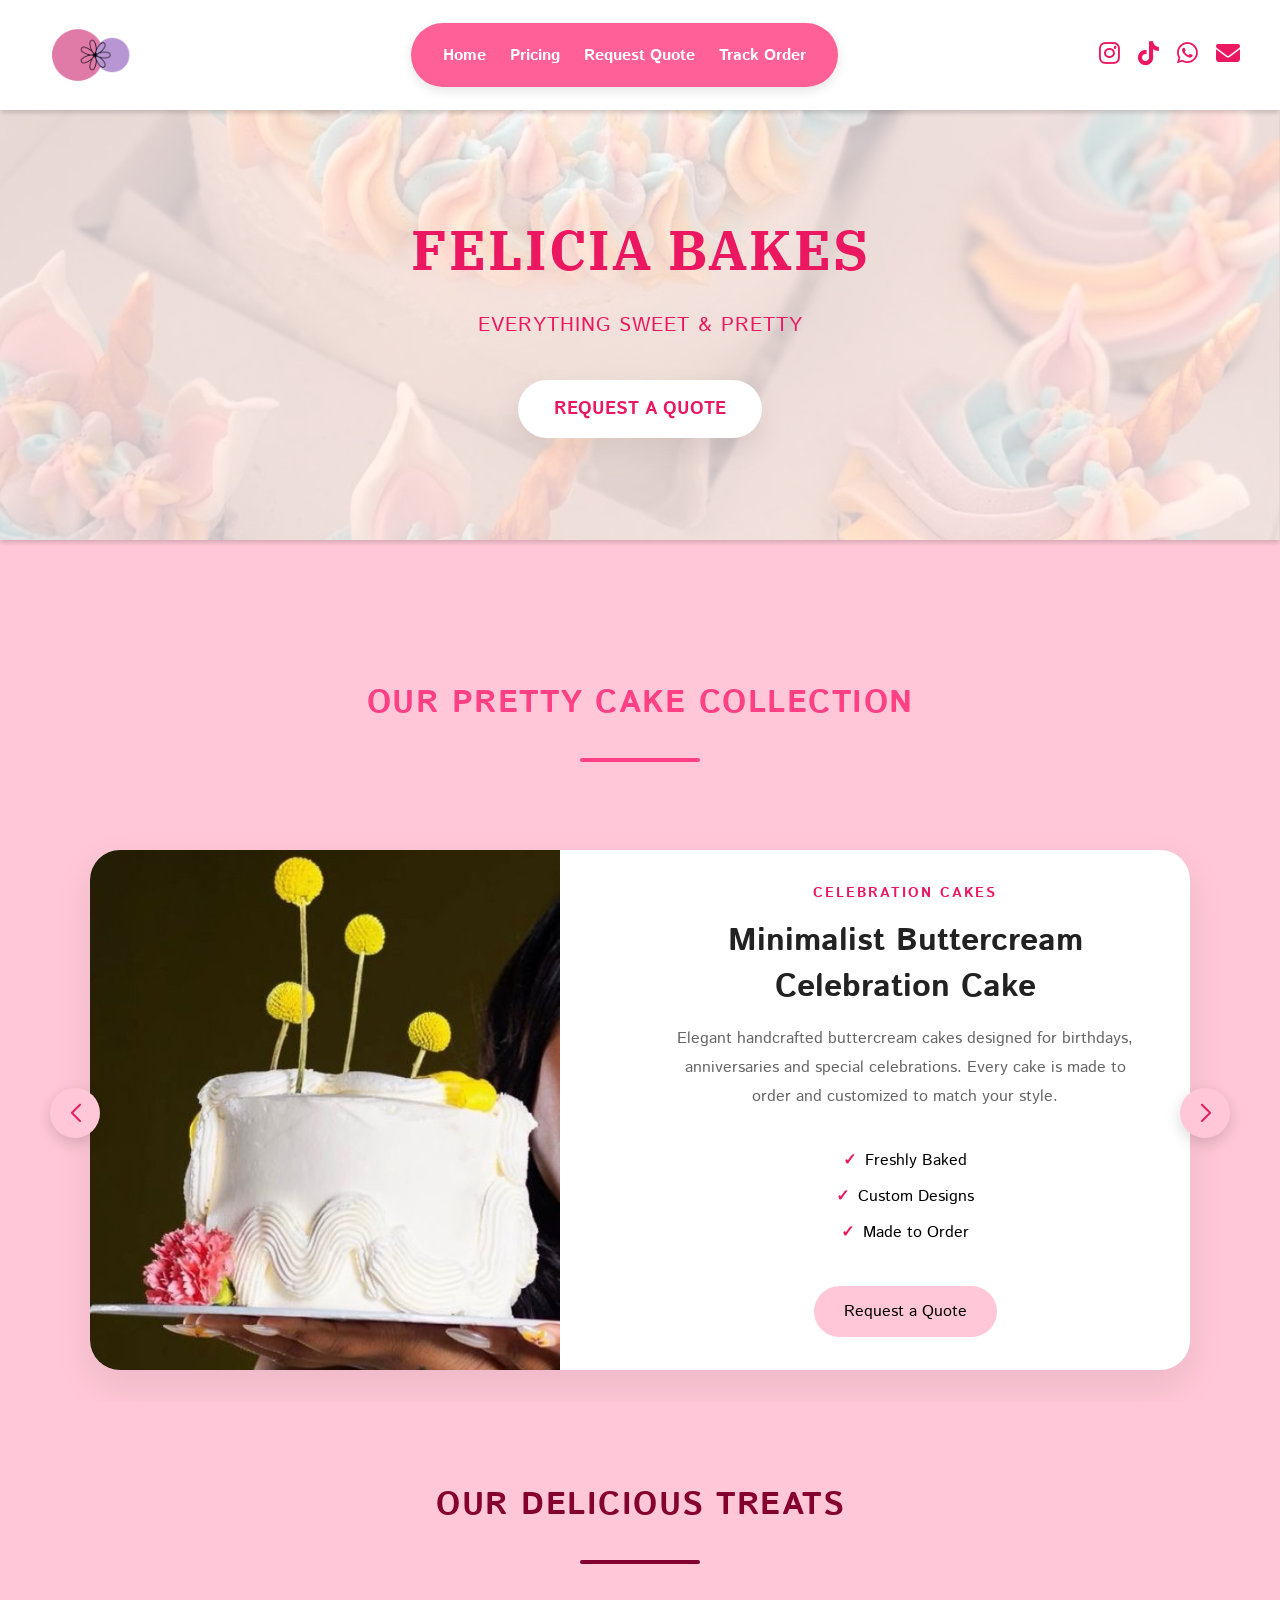
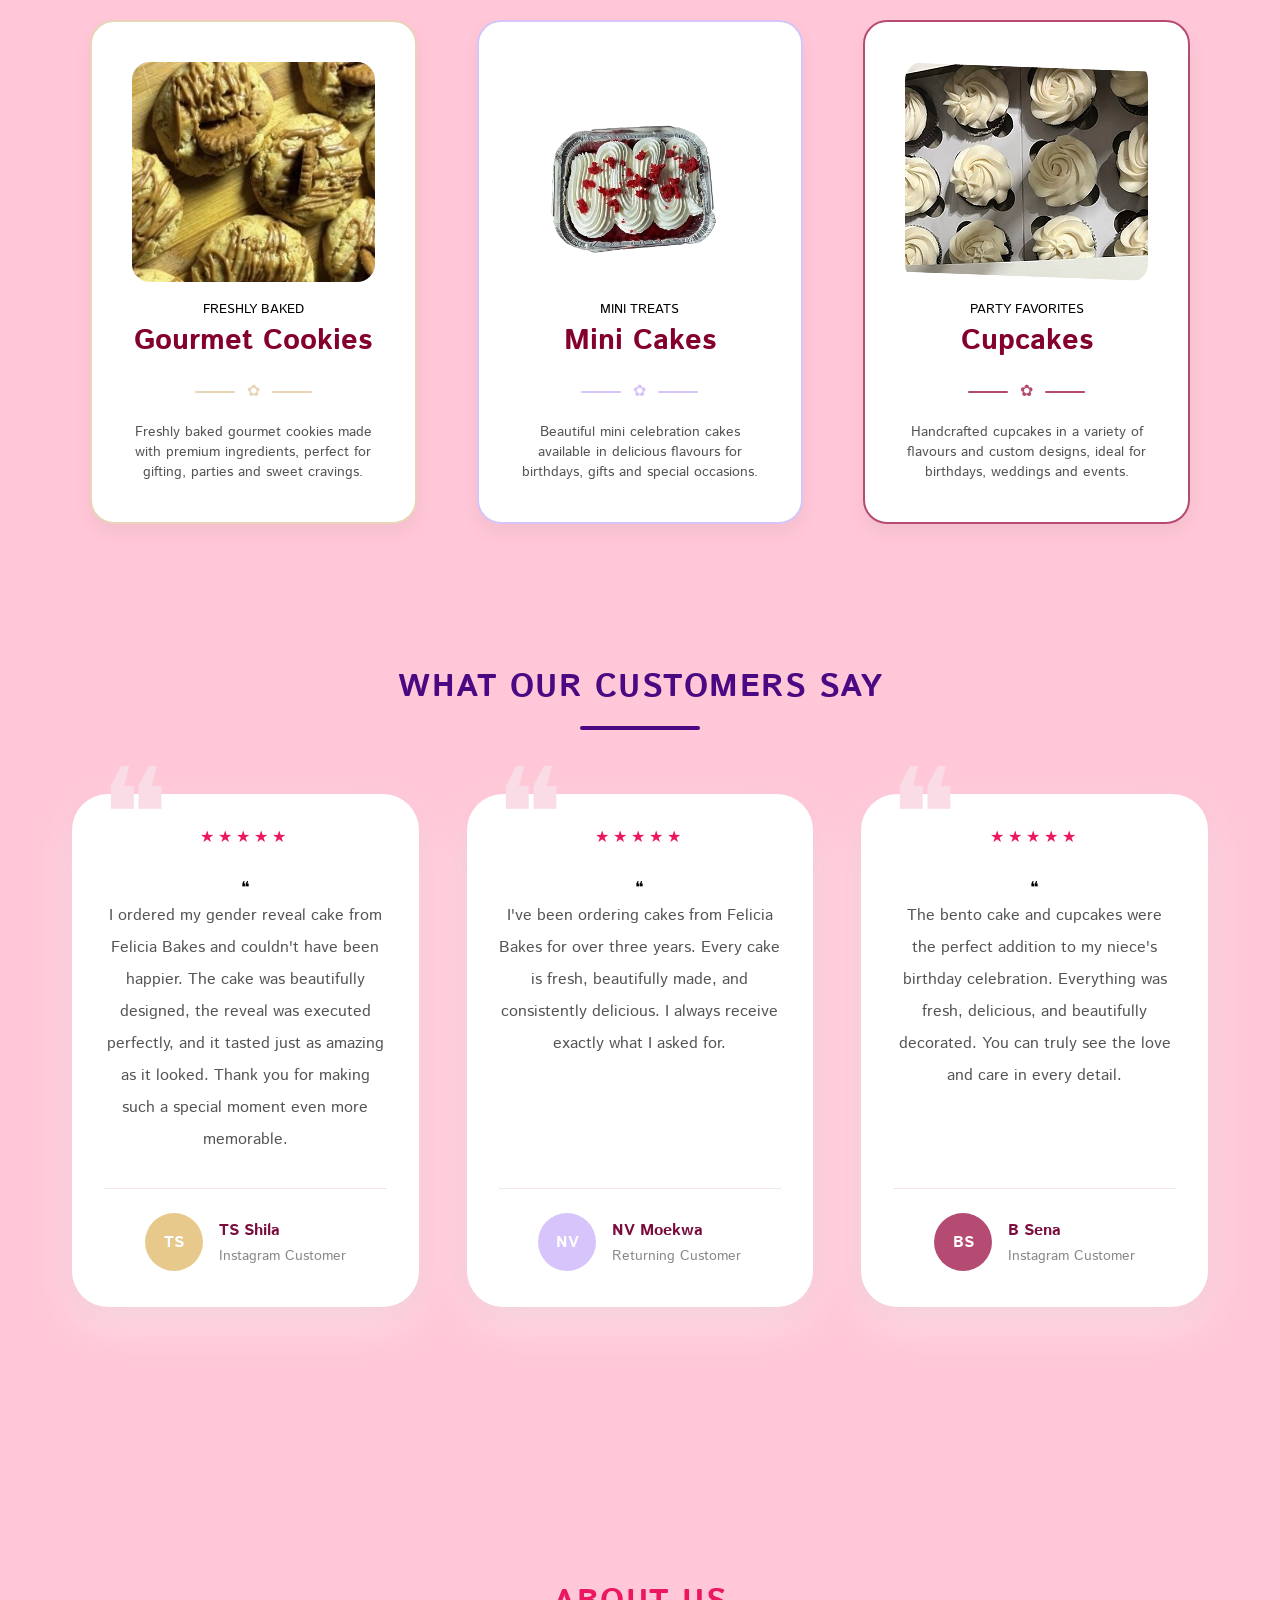
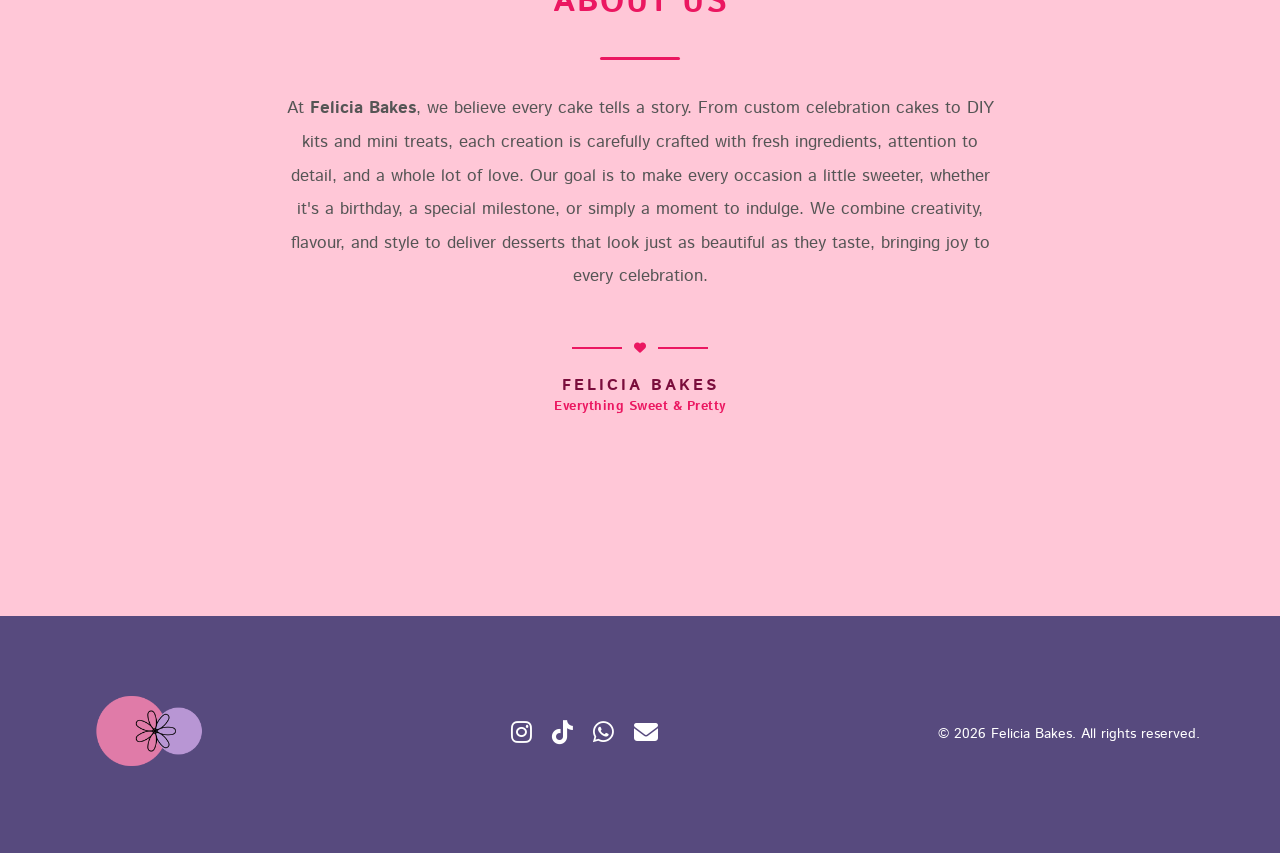
==== index.html @ 37a49f7a "Initial commit" ====
<!DOCTYPE html>
<html lang="en">
    <head>

    <!-- Character Encoding -->
    <meta charset="UTF-8">

    <!-- Responsive -->
    <meta name="viewport" content="width=device-width, initial-scale=1.0">

    <!-- Browser Compatibility -->
    <meta http-equiv="X-UA-Compatible" content="IE=edge">

    <!-- Page Title -->
    <title>Felicia Bakes | Custom Cakes, Cupcakes & Bento Cakes in Centurion</title>

    <!-- SEO -->
    <meta name="description"
          content="Felicia Bakes creates custom cakes, cupcakes, bento cakes, mini treats and DIY cake kits in Centurion, with an easy online experience for requesting quotes and tracking orders.">

    <meta name="keywords"
          content="Felicia Bakes, custom cakes Pretoria, birthday cakes Centurion, bento cakes Centurion, cupcakes Centurion, mini cakes Centurion, DIY cake kits Centurion">

    <meta name="author" content="Ntombi Moekwa">

    <meta name="robots" content="index, follow">

    <link rel="canonical" href="https://feliciabakes.co.za/">

    <!-- Theme Colour (Mobile Browsers) -->
    <meta name="theme-color" content="#ffc7d7">

    <!-- Open Graph -->
    <meta property="og:type" content="website">

    <meta property="og:title"
          content="Felicia Bakes | Everything Sweet & Pretty">

    <meta property="og:description"
          content="Custom cakes, cupcakes, bento cakes, DIY kits and mini treats made fresh in Centurion.">

    <meta property="og:url"
          content="https://www.feliciabakes.co.za/">

    <meta property="og:image"
          content="https://www.feliciabakes.co.za/images/bento_diy_box.webp">

    <meta property="og:image:alt"
          content="Felicia Bakes DIY Bento Cake Kit">

    <meta property="og:site_name"
          content="Felicia Bakes">

    <meta property="og:locale"
          content="en_ZA">

    <!-- Twitter/X -->
    <meta name="twitter:card" content="summary_large_image">

    <meta name="twitter:title"
          content="Felicia Bakes | Everything Sweet & Pretty">

    <meta name="twitter:description"
          content="Custom cakes, cupcakes, bento cakes and mini treats made fresh in Centurion.">

    <meta name="twitter:image"
          content="https://www.feliciabakes.co.za/images/bento_diy_box.webp">

    <!-- Favicon -->
    <link rel="icon"
          type="image/png"
          href="images/felicia-bakes-logo.png">

    <!-- Google Fonts -->
    <link rel="preconnect"
          href="https://fonts.googleapis.com">

    <link rel="preconnect"
          href="https://fonts.gstatic.com"
          crossorigin>

    <link href="https://fonts.googleapis.com/css2?family=IBM+Plex+Serif:wght@100;200;300;400;500;600;700&family=Istok+Web:wght@400;700&display=swap"
          rel="stylesheet">

    <!-- Boxicons -->
    <link rel="stylesheet"
          href="https://unpkg.com/boxicons@latest/css/boxicons.min.css">

    <!-- Font Awesome -->
    <link rel="stylesheet"
          href="https://cdnjs.cloudflare.com/ajax/libs/font-awesome/6.5.0/css/all.min.css">

    <!-- Swiper -->
    <link rel="stylesheet"
          href="https://cdn.jsdelivr.net/npm/swiper@10/swiper-bundle.min.css">

    <!-- CSS -->
    <link rel="stylesheet" href="styles/normalize.css">
    <link rel="stylesheet" href="styles/base.css">
    <link rel="stylesheet" href="styles/medium.css">
    <link rel="stylesheet" href="styles/mobile.css">

</head>
    </head>
    <body>
    <header class="header">
  <div class="header-top">
    <div class="logo">
      <img src="images/felicia-bakes-logo.png" alt="Felicia Bakes custom cakes and cupcakes logo">
    </div>

    <nav class="navigation" id="mobileNav">
      <a href="index.html" class="nav-link">Home</a>
      <a href="pricing.html" class="nav-link">Pricing</a>
      <a href="request-quote.html" class="nav-link">Request Quote</a>
      <a href="tracking.html" class="nav-link">Track Order</a>
    

    </nav>

    <div class="social-icons">
  <a href="https://www.instagram.com/felicia__bakes/" target="_blank">
    <i class="fab fa-instagram"></i>
  </a>

  <a href="https://www.tiktok.com/@felicia.bakes" target="_blank">
    <i class="fab fa-tiktok"></i>
  </a>

  <a href="https://wa.me/27813315267" target="_blank">
    <i class="fab fa-whatsapp"></i>
  </a>

  <a href="mailto:info@feliciabakes.co.za">
        <i class="fa-solid fa-envelope"></i>
    </a>
</div>

  <div class="hamburger" id="hamburger" aria-label="Open menu">
    <span></span>
    <span></span>
    <span></span>
  </div>
</div>
</header>

<main>

        <!-- Hero Section -->
        <section class="hero">
            <div class="hero-content">
                <h1 class="brand-name">FELICIA BAKES</h1>
                <p class="tagline">EVERYTHING SWEET & PRETTY</p>
                <a href="request-quote.html" class="cta-button">REQUEST A QUOTE</a>
            </div>
        </section>
         
<!-- Cake Collection -->
<section class="cake-slider">

  <h2 class="cake-title">OUR PRETTY CAKE COLLECTION</h2>
  <div class="cake-heading__underline"></div>

  <div class="swiper">

    <div class="swiper-wrapper">

      <!-- Slide 1 -->
      <div class="swiper-slide">
        <div class="cake-card">

          <div class="cake-image">
            <img src="images/minimalist-buttercream-celebration-cake.jpg"
              alt="Minimalist white buttercream celebration cake with floral decorations and modern cake styling">
          </div>

          <div class="cake-content">

            <span class="cake-category">Celebration Cakes</span>

            <h3 class="cake-name">Minimalist Buttercream Celebration Cake</h3>

            <p class="cake-description">
              Elegant handcrafted buttercream cakes designed for birthdays,
              anniversaries and special celebrations. Every cake is made to
              order and customized to match your style.
            </p>

            <ul class="cake-features">
              <li>Freshly Baked</li>
              <li>Custom Designs</li>
              <li>Made to Order</li>
            </ul>

            <a href="order.html" class="cake-btn">Request a Quote</a>

          </div>

        </div>
      </div>

      <!-- Slide 2 -->
      <div class="swiper-slide">
        <div class="cake-card">

          <div class="cake-image">
            <img src="images/custom-29th-birthday-bento-cake-and-cupcakes.jpg"
              alt="Custom 29th birthday bento cake with matching cupcakes and humorous stick figure design">
          </div>

          <div class="cake-content">

            <span class="cake-category">Birthday Bento Cakes</span>

            <h3 class="cake-name">Custom 29th Birthday Bento Cake</h3>

            <p class="cake-description">
              Celebrate milestone birthdays with a personalized bento cake and
              matching cupcakes designed to match your personality and sense of
              humour.
            </p>

            <ul class="cake-features">
              <li>Freshly Baked</li>
              <li>Custom Designs</li>
              <li>Made to Order</li>
            </ul>

            <a href="order.html" class="cake-btn">Request a Quote</a>

          </div>

        </div>
      </div>

      <!-- Slide 3 -->
      <div class="swiper-slide">
        <div class="cake-card">

          <div class="cake-image">
            <img src="images/safari-first-birthday-cake.jpg"
              alt="Safari themed first birthday cake with handmade animal decorations">
          </div>

          <div class="cake-content">

            <span class="cake-category">First Birthday Cakes</span>

            <h3 class="cake-name">Safari First Birthday Cake</h3>

            <p class="cake-description">
              A handcrafted safari-themed birthday cake featuring adorable
              animal decorations, perfect for unforgettable first birthday
              celebrations.
            </p>

            <ul class="cake-features">
              <li>Freshly Baked</li>
              <li>Custom Designs</li>
              <li>Made to Order</li>
            </ul>

            <a href="order.html" class="cake-btn">Request a Quote</a>

          </div>

        </div>
      </div>

      <!-- Slide 4 -->
      <div class="swiper-slide">
        <div class="cake-card">

          <div class="cake-image">
            <img src="images/gender-reveal-bento-cake.jpg"
              alt="Gender reveal bento cake with vintage buttercream piping and Boy or Girl message">
          </div>

          <div class="cake-content">

            <span class="cake-category">Gender Reveal Cakes</span>

            <h3 class="cake-name">Gender Reveal Bento Cake</h3>

            <p class="cake-description">
              Make your special announcement even sweeter with a beautifully
              decorated gender reveal bento cake customized for your
              celebration.
            </p>

            <ul class="cake-features">
              <li>Freshly Baked</li>
              <li>Custom Designs</li>
              <li>Made to Order</li>
            </ul>

            <a href="order.html" class="cake-btn">Request a Quote</a>

          </div>

        </div>
      </div>

      <!-- Slide 5 -->
      <div class="swiper-slide">
        <div class="cake-card">

          <div class="cake-image">
            <img src="images/personalized-baby-boy-birthday-cake.jpg"
              alt="Personalized baby boy birthday cake with tractor design and custom name">
          </div>

          <div class="cake-content">

            <span class="cake-category">Children's Birthday Cakes</span>

            <h3 class="cake-name">Personalized Baby Boy Birthday Cake</h3>

            <p class="cake-description">
              Custom birthday cakes designed especially for little ones,
              personalized with names, favourite themes and handcrafted
              decorations.
            </p>

            <ul class="cake-features">
              <li>Freshly Baked</li>
              <li>Custom Designs</li>
              <li>Made to Order</li>
            </ul>

            <a href="order.html" class="cake-btn">Request a Quote</a>

          </div>

        </div>
      </div>

            <!-- Slide 6 -->
      <div class="swiper-slide">
        <div class="cake-card">

          <div class="cake-image">
            <img src="images/teddy-bear-half-birthday-cake.jpg"
              alt="Blue half birthday cake with teddy bears, clouds and moon decorations">
          </div>

          <div class="cake-content">

            <span class="cake-category">Half Birthday Cakes</span>

            <h3 class="cake-name">Teddy Bear Half Birthday Cake</h3>

            <p class="cake-description">
              Celebrate your little one's half birthday with a handcrafted teddy
              bear cake featuring soft colours, clouds and charming buttercream
              details.
            </p>

            <ul class="cake-features">
              <li>Freshly Baked</li>
              <li>Custom Designs</li>
              <li>Made to Order</li>
            </ul>

            <a href="order.html" class="cake-btn">Request a Quote</a>

          </div>

        </div>
      </div>

      <!-- Slide 7 -->
      <div class="swiper-slide">
        <div class="cake-card">

          <div class="cake-image">
            <img src="images/funny-30th-birthday-bento-cake-and-cupcakes.jpg"
              alt="Funny 30th birthday bento cake with matching cupcakes and humorous design">
          </div>

          <div class="cake-content">

            <span class="cake-category">Birthday Bento Cakes</span>

            <h3 class="cake-name">Funny 30th Birthday Bento Cake</h3>

            <p class="cake-description">
              Celebrate turning thirty with a playful bento cake and matching
              cupcakes featuring witty messages and fun custom designs.
            </p>

            <ul class="cake-features">
              <li>Freshly Baked</li>
              <li>Custom Designs</li>
              <li>Made to Order</li>
            </ul>

            <a href="order.html" class="cake-btn">Request a Quote</a>

          </div>

        </div>
      </div>

      <!-- Slide 8 -->
      <div class="swiper-slide">
        <div class="cake-card">

          <div class="cake-image">
            <img src="images/barbie-birthday-bento-cake-and-cupcakes.jpg"
              alt="Barbie themed pink bento birthday cake with matching cupcakes for a girl's birthday celebration">
          </div>

          <div class="cake-content">

            <span class="cake-category">Girls' Birthday Cakes</span>

            <h3 class="cake-name">Barbie Birthday Bento Cake</h3>

            <p class="cake-description">
              A beautiful Barbie-inspired bento cake with matching cupcakes,
              perfect for stylish birthday celebrations and personalised party
              themes.
            </p>

            <ul class="cake-features">
              <li>Freshly Baked</li>
              <li>Custom Designs</li>
              <li>Made to Order</li>
            </ul>

            <a href="order.html" class="cake-btn">Request a Quote</a>

          </div>

        </div>
      </div>

      <!-- Slide 9 -->
      <div class="swiper-slide">
        <div class="cake-card">

          <div class="cake-image">
            <img src="images/heart-shaped-30th-birthday-bento-cake.jpg"
              alt="Heart-shaped green buttercream 30th birthday bento cake with vintage piping">
          </div>

          <div class="cake-content">

            <span class="cake-category">Heart Cakes</span>

            <h3 class="cake-name">Heart-Shaped 30th Birthday Cake</h3>

            <p class="cake-description">
              A vintage-inspired heart-shaped buttercream cake, beautifully
              decorated for milestone birthdays and memorable celebrations.
            </p>

            <ul class="cake-features">
              <li>Freshly Baked</li>
              <li>Custom Designs</li>
              <li>Made to Order</li>
            </ul>

            <a href="order.html" class="cake-btn">Request a Quote</a>

          </div>

        </div>
      </div>

      <!-- Slide 10 -->
      <div class="swiper-slide">
        <div class="cake-card">

          <div class="cake-image">
            <img src="images/unicorn-birthday-bento-cake-and-cupcakes.jpg"
              alt="Pastel unicorn themed bento birthday cake with matching unicorn cupcakes for a girl's birthday party">
          </div>

          <div class="cake-content">

            <span class="cake-category">Unicorn Cakes</span>

            <h3 class="cake-name">Unicorn Birthday Bento Cake</h3>

            <p class="cake-description">
              A magical pastel unicorn bento cake paired with matching cupcakes,
              handcrafted to bring colour and joy to every birthday celebration.
            </p>

            <ul class="cake-features">
              <li>Freshly Baked</li>
              <li>Custom Designs</li>
              <li>Made to Order</li>
            </ul>

            <a href="order.html" class="cake-btn">Request a Quote</a>

          </div>

        </div>
      </div>

      <!-- Slide 11 -->
      <div class="swiper-slide">
        <div class="cake-card">

          <div class="cake-image">
            <img src="images/custom-red-heart-bento-birthday-cake.jpg"
              alt="White buttercream bento birthday cake with red heart decorations and a funny custom birthday message">
          </div>

          <div class="cake-content">

            <span class="cake-category">Custom Birthday Cakes</span>

            <h3 class="cake-name">Custom Red Heart Bento Cake</h3>

            <p class="cake-description">
              A minimalist buttercream bento cake decorated with hand-piped red
              hearts and personalised messages for birthdays and special
              celebrations.
            </p>

            <ul class="cake-features">
              <li>Freshly Baked</li>
              <li>Custom Designs</li>
              <li>Made to Order</li>
            </ul>

            <a href="order.html" class="cake-btn">Request a Quote</a>

          </div>

        </div>
      </div>

      <!-- Slide 12 -->
      <div class="swiper-slide">
        <div class="cake-card">

          <div class="cake-image">
            <img src="images/red-heart-valentines-bento-cake.jpg"
              alt="Red heart-shaped Valentine's Day bento cake with 'Be Mine' message and buttercream piping">
          </div>

          <div class="cake-content">

            <span class="cake-category">Valentine's Cakes</span>

            <h3 class="cake-name">Red Heart Valentine's Bento Cake</h3>

            <p class="cake-description">
              A romantic heart-shaped bento cake with vintage buttercream piping,
              perfect for Valentine's Day, anniversaries and thoughtful gifts.
            </p>

            <ul class="cake-features">
              <li>Freshly Baked</li>
              <li>Custom Designs</li>
              <li>Made to Order</li>
            </ul>

            <a href="order.html" class="cake-btn">Request a Quote</a>

          </div>

        </div>
      </div>

    </div>

    <div class="swiper-button-prev"></div>
    <div class="swiper-button-next"></div>

  </div>

<!-- Treats -->
<section class="treats">

  <h2 class="treats-title">OUR DELICIOUS TREATS</h2>
  <div class="treats-heading__underline"></div>

  <div class="mini-treats-grid">

    <!-- Card 1 -->
    <div class="treat-card treat-gold">
      <img src="images/biscoff-loaded-cookies.jpg"
           alt="Homemade loaded Biscoff cookies topped with Lotus Biscoff biscuits and cookie butter drizzle.">

      <span class="treat-category">FRESHLY BAKED</span>

      <h3>Gourmet Cookies</h3>

      <div class="treat-divider divider-gold">
        <span></span>
        ✿
        <span></span>
      </div>

      <p>Freshly baked gourmet cookies made with premium ingredients, perfect for gifting, parties and sweet cravings.</p>
    </div>

    <!-- Card 2 -->
    <div class="treat-card treat-purple">
      <img src="images/mini-red-velvet-cake.png"
           alt="Mini red velvet cake topped with smooth cream frosting and red velvet cake crumbs.">

      <span class="treat-category">MINI TREATS</span>

      <h3>Mini Cakes</h3>

      <div class="treat-divider divider-purple">
        <span></span>
        ✿
        <span></span>
      </div>

      <p>Beautiful mini celebration cakes available in delicious flavours for birthdays, gifts and special occasions.</p>
    </div>

    <!-- Card 3 -->
    <div class="treat-card treat-burgundy">
      <img src="images/classic-vanilla-buttercream-cupcakes.png"
           alt="Classic vanilla buttercream cupcakes freshly baked for a celebration.">

      <span class="treat-category">PARTY FAVORITES</span>

      <h3>Cupcakes</h3>

      <div class="treat-divider divider-burgundy">
        <span></span>
        ✿
        <span></span>
      </div>

      <p>Handcrafted cupcakes in a variety of flavours and custom designs, ideal for birthdays, weddings and events.</p>
    </div>

  </div>

</section>

<!-- Testimonials -->
<section class="testimonials">

  <h2 class="testimonial-title">WHAT OUR CUSTOMERS SAY</h2>
  <div class="testimonial-heading__underline"></div>

  <div class="testimonial-grid">

  <!-- Testimonial 1 -->
  <article class="testimonial-card">

    <div class="testimonial-stars">
      ★★★★★
    </div>

    <div class="testimonial-quote">❝</div>

    <p class="testimonial-text">
      I ordered my gender reveal cake from Felicia Bakes and couldn't have been happier. The cake was beautifully designed, the reveal was executed perfectly, and it tasted just as amazing as it looked. Thank you for making such a special moment even more memorable.
    </p>

    <div class="testimonial-author">

      <div class="testimonial-avatar">
        TS
      </div>

      <div>
        <h4>TS Shila</h4>
        <span>Instagram Customer</span>
      </div>

    </div>

  </article>

  <!-- Testimonial 2 -->
  <article class="testimonial-card">

    <div class="testimonial-stars">
      ★★★★★
    </div>

    <div class="testimonial-quote">❝</div>

    <p class="testimonial-text">
      I've been ordering cakes from Felicia Bakes for over three years. Every cake is fresh, beautifully made, and consistently delicious. I always receive exactly what I asked for.
    </p>

    <div class="testimonial-author">

      <div class="testimonial-avatar">
        NV
      </div>

      <div>
        <h4>NV Moekwa</h4>
        <span>Returning Customer</span>
      </div>

    </div>

  </article>

  <!-- Testimonial 3 -->
  <article class="testimonial-card">

    <div class="testimonial-stars">
      ★★★★★
    </div>

    <div class="testimonial-quote">❝</div>

    <p class="testimonial-text">
      The bento cake and cupcakes were the perfect addition to my niece's birthday celebration. Everything was fresh, delicious, and beautifully decorated. You can truly see the love and care in every detail.
    </p>

    <div class="testimonial-author">

      <div class="testimonial-avatar">
        BS
      </div>

      <div>
        <h4>B Sena</h4>
        <span>Instagram Customer</span>
      </div>

    </div>

  </article>

</div>

  </div>

</section>

<!-- About -->
<section class="about">

  <h2 class="about-title">ABOUT US</h2>
  <div class="about-underline"></div>

  <p class="about-text">
    At <strong>Felicia Bakes</strong>, we believe every cake tells a story. From custom celebration cakes to DIY kits and mini treats, each creation is carefully crafted with fresh ingredients, attention to detail, and a whole lot of love. Our goal is to make every occasion a little sweeter, whether it's a birthday, a special milestone, or simply a moment to indulge. We combine creativity, flavour, and style to deliver desserts that look just as beautiful as they taste, bringing joy to every celebration.
  </p>

  <div class="about-signature">

    <div class="about-divider">
      <span></span>
     <i class="fas fa-heart"></i>
      <span></span>
    </div>

    <span class="about-brand">
      FELICIA BAKES
    </span>

    <p class="about-tagline">
      Everything Sweet &amp; Pretty
    </p>

  </div>

</section>

</main>

<footer class="footer">
    <div class="footer__logo">
<!-- Logo image would go here -->
<img src="images/felicia-bakes-logo.png" alt="Felicia Bakes custom cakes and cupcakes logo">
</div> 
<!-- Icons -->
 <div class="footer-icons">
  <a href="https://www.instagram.com/felicia__bakes/" target="_blank">
    <i class="fab fa-instagram"></i>
  </a>

  <a href="https://www.tiktok.com/@felicia.bakes" target="_blank">
    <i class="fab fa-tiktok"></i>
  </a>

  <a href="https://wa.me/27813315267" target="_blank">
    <i class="fab fa-whatsapp"></i>
  </a>

  <a href="mailto:info@feliciabakes.co.za">
        <i class="fa-solid fa-envelope"></i>
    </a>
</div>
<p>&copy; 2026 Felicia Bakes. All rights reserved.</p>

</footer>
    <script src="https://cdn.jsdelivr.net/npm/swiper@10/swiper-bundle.min.js"></script>
    <script src="scripts/slides.js"></script>
    <script src="scripts/hamburger.js"></script>
    

</body>
</html>
---- styles/base.css ----
/* ============================= */
/* BASE.CSS — DESKTOP FIRST */
/* ============================= */

/* Reset */
* {
  margin: 0;
  padding: 0;
  box-sizing: border-box;
}

/* Global document settings */
html {
  scroll-behavior: smooth;
  height: 100%;
}

body {
  min-height: 100vh;
  display: flex;
  flex-direction: column;
}

/* Pushes footer to the bottom on shorter pages */
main {
  flex: 1;
  width: 100%;
  min-width: 0;
}
body {
  font-family: 'Istok Web', sans-serif;
  background-color: #ffc7d7;
  overflow-x: hidden;
}

img {
  max-width: 100%;
}

.container {
  width: min(1440px, 100%);
  margin: 0 auto;
  position: relative;
  background-color: #fff3f6;
}

/* Anchor offset */
#testimonials,
#mini-treats,
#cakes {
  scroll-margin-top: 160px;
}

/* ============================= */
/* HEADER */
/* ============================= */

.header {
  position: sticky;
  top: 0;
  left: 0;
  width: 100%;
  background-color: #ffffff;
  box-shadow: 0 4px 4px -1px rgba(12, 12, 13, 0.1),
              0 4px 4px -1px rgba(12, 12, 13, 0.05);
  z-index: 1000;
}

.header-top {
  display: grid;
  grid-template-columns: auto 1fr auto;
  align-items: center;
  gap: 20px;
  min-height: 110px;
  padding: 0 40px;
}

.logo {
  display: flex;
  align-items: center;
  justify-content: flex-start;
}

.logo img {
  width: 110px;
  height: auto;
  display: block;
  object-fit: contain;
}

/* Desktop nav pill */
.navigation {
  display: flex;
  align-items: center;
  justify-content: center;
  justify-self: center;
  gap: 24px;
  width: fit-content;
  margin: 0 auto;
  padding: 12px 32px;
  min-height: 64px;
  background-color: #ff6098;
  border-radius: 40px;
  box-shadow: 0 4px 12px rgba(0, 0, 0, 0.1);
  border: none;
}

.nav-link {
  font-family: 'Istok Web', sans-serif;
  font-size: 16px;
  font-weight: 700;
  color: white;
  text-decoration: none;
  white-space: nowrap;
  transition: opacity 0.3s ease;
}

.nav-link:hover {
  opacity: 0.8;
}

.social-icons {
  display: flex;
  gap: 18px;
  align-items: center;
  justify-content: flex-end;
}

.social-icons a {
  color: inherit;
  text-decoration: none;
}

.social-icons i {
  font-size: 24px;
  color: #eb1761;
  cursor: pointer;
  transition: transform 0.3s, color 0.3s;
}

.social-icons i:hover {
  transform: scale(1.1);
  color: #a287f3;
}

/* Hide hamburger on desktop */
.hamburger {
  display: none;
}
/* ============================= */
/* HERO */
/* ============================= */

.hero {
  display: flex;
  justify-content: center;
  align-items: center;
  gap: 40px;

  min-height: 430px;
  padding: 40px 50px;
  position: relative;
  overflow: hidden;

  background:
    linear-gradient(rgba(255,245,248,0.40), rgba(255,245,248,0.40)),
    url("../images/unicorn-birthday-bento-cake-and-cupcakes.jpg");

  background-size: cover;
  background-position: center;
  background-repeat: no-repeat;

  box-shadow:
    0 4px 4px -1px rgba(12,12,13,.10),
    0 4px 4px -1px rgba(12,12,13,.05);
}
/* Soft overlay */

.hero::before {
  content: "";
  position: absolute;
  inset: 0;
  background: rgba(255, 245, 248, 0.65);
}

.hero-content {
  position: relative;
  z-index: 1;

  display: flex;
  flex-direction: column;
  align-items: center;
  gap: 16px;
}

.brand-name {
  font-family: 'IBM Plex Serif', serif;
  font-size: 36px;
  color: #eb1761;
  font-weight: bold;
}

.tagline {
  font-size: 16px;
  color: #eb1761;
  letter-spacing: 1px;
}

.cta-button {
  background-color: #ffc7d7;
  border: none;
  border-radius: 40px;
  padding: 12px 24px;
  font-family: 'Istok Web', sans-serif;
  font-size: 14px;
  color: black;
  cursor: pointer;
  box-shadow: 0 4px 4px rgba(0, 0, 0, 0.25);
  transition: transform 0.2s, box-shadow 0.2s;
  text-decoration: none;
}

.cta-button:hover {
  transform: translateY(-2px);
  box-shadow: 0 6px 6px rgba(0, 0, 0, 0.3);
}

/* No separate hero image anymore */

.hero-image {
  display: none;
}
/* ============================= */
/* SHARED ORDER / CONTACT STYLES */
/* ============================= */

.form-page {
  padding: 20px 16px 40px;
}

.form-intro {
  margin: 12px 0 18px;
}

.form-section {
  background: #fff;
  padding: 20px 16px;
  border-radius: 14px;
  box-shadow: 0 4px 10px rgba(0, 0, 0, 0.05);
}

.form-section + .form-section {
  margin-top: 24px;
}

.form-group {
  margin-bottom: 16px;
}

.form-group:last-child {
  margin-bottom: 0;
}

input:not([type="checkbox"]):not([type="radio"]),
select,
textarea {
  width: 100%;
  padding: 12px;
  border: 1px solid #ddd;
  border-radius: 8px;
  font: inherit;
  box-sizing: border-box;
  max-width: 100%;
}

textarea {
  resize: vertical;
}

.date-time-group {
  display: flex;
  flex-direction: column;
  gap: 12px;
}

.submit-btn {
  width: 100%;
  padding: 14px;
  border-radius: 10px;
  background: #ff6098;
  color: white;
  border: none;
  cursor: pointer;
}

/* Contact page */
.contact-intro h2 {
  text-align: center;
}

.disclaimer-card {
  background: #fff3f7;
  border: 1px solid #f2bfd1;
  box-shadow: none;
}

.disclaimer-card p {
  margin: 0;
  line-height: 1.6;
  color: #c26a86;
  text-align: center;
}

.contact-summary-text {
  text-align: center;
  margin-bottom: 18px;
  line-height: 1.5;
}

.summary-list {
  display: flex;
  flex-direction: column;
  gap: 12px;
  margin-bottom: 20px;
}

.summary-list p {
  margin: 0;
  line-height: 1.6;
  text-align: left;
  word-break: break-word;
}

/* Order page terms */
.terms-group {
  margin-top: 8px;
}

.terms-label {
  display: flex;
  align-items: flex-start;
  gap: 10px;
  width: 100%;
  margin: 0;
}

.terms-label input[type="checkbox"] {
  width: 16px;
  min-width: 16px;
  height: 16px;
  margin: 3px 0 0;
  padding: 0;
  flex-shrink: 0;
}

.terms-label span {
  display: block;
  font-size: 14px;
  line-height: 1.4;
}

@media (min-width: 480px) {
  .date-time-group {
    flex-direction: row;
  }

  .date-time-group .form-group {
    flex: 1;
  }
}

.form-intro {
  text-align: center;
}

.contact-page,
.form-page {
  max-width: 760px;
  margin: 0 auto;
}
/* ============================= */
/* SECTION TITLES */
/* ============================= */

.testimonial-title,
.treats-title,
.cake-title,
.about-title{

    font-size:2rem;
    font-weight:600;

    letter-spacing:1.5px;

    text-transform:uppercase;

    text-align:center;

    margin-bottom:.75rem;

}

/* Individual Colours */

.testimonial-title{
    color:#4A0983;
    margin-top:60px;
}

.treats-title{
    color:#84002E;
    margin-top:80px;
}

.cake-title{
    color:#FF4084;
    margin-top:60px;
}

.about-title{
    color:#EB1761;
    margin-top:80px;
}


.testimonial-title,
.treats-title,
.cake-title,
.about-title{
    text-align:center;
    margin-bottom: 2rem;
}

/* ============================= */
/* TITLE UNDERLINES */
/* ============================= */

.testimonial-heading__underline,
.cake-heading__underline,
.treats-heading__underline,
.about-underline{
    width:120px;
    height:4px;
    border-radius:999px;
    margin:0 auto 3.5rem;
}

/* Individual Colours */

.testimonial-heading__underline{
    background:#4A0983;
  
}

.cake-heading__underline{
    background:#FF4084;
     
}

.treats-heading__underline{
    background:#84002E;
     
}

.about-underline{
    width:80px;
    height:3px;
    background:#EB1761;
    margin-bottom:2rem;
     
}


/* ============================= */
/* TESTIMONIALS */
/* ============================= */

.testimonials{
    padding:5rem 2rem;
    text-align:center;
}

.testimonial-title{
    margin-bottom:1rem;
}

.testimonial-heading__underline{
    margin:0 auto 4rem;
}

.testimonial-grid{
    display:grid;
    grid-template-columns:repeat(3,1fr);
    gap:3rem;

    max-width:1200px;
    margin:0 auto;
}

/* ================= Card ================= */

.testimonial-card{
    position:relative;

    display:flex;
    flex-direction:column;

    background:#fff;

    padding:2rem 2rem 2.25rem;

    border-radius:36px;

    text-align:center;

    box-shadow:
        0 8px 25px rgba(0,0,0,.05),
        0 18px 45px rgba(255,255,255,.45);

    overflow:visible;
}

/* Floating Quote */

.testimonial-card::before{

    content:"❝";

    position:absolute;

    top:-42px;
    left:28px;

    font-size:8rem;
    line-height:1;

    color:#F9DCE6;

    font-family:serif;

    pointer-events:none;
}

/* ================= Stars ================= */

.testimonial-stars{

    color:#EB1761;

    letter-spacing:4px;

    font-size:1rem;

    margin-bottom:1.75rem;

}

/* ================= Review ================= */

.testimonial-text{

    color:#555;

    line-height:2;

    font-size:1rem;

    margin-bottom:2rem;

    flex:1;

}

/* Divider */

.testimonial-author{

    margin-top:auto;

    padding-top:1.5rem;

    border-top:1px solid #F2E6EB;

    display:flex;

    align-items:center;

    justify-content:center;

    gap:1rem;

}

/* ================= Avatar ================= */

.testimonial-avatar{

    width:58px;
    height:58px;

    border-radius:50%;

    display:flex;

    justify-content:center;
    align-items:center;

    color:#fff;

    font-weight:700;

    font-size:1rem;

    flex-shrink:0;

}

/* Individual Avatar Colours */

.testimonial-card:nth-child(1) .testimonial-avatar{

    background:#E7C98C;

}

.testimonial-card:nth-child(2) .testimonial-avatar{

    background:#D7C4FA;

}

.testimonial-card:nth-child(3) .testimonial-avatar{

    background:#B54A73;

}

/* ================= Customer ================= */

.testimonial-author h4{

    margin:0;

    color:#7A0D3C;

    font-size:1rem;

    text-align:left;

}

.testimonial-author span{

    display:block;

    margin-top:.25rem;

    color:#8A8A8A;

    font-size:.85rem;

    text-align:left;

}
/* ============================= */
/* CAKE SLIDER */
/* ============================= */

/* ============================= */
/* CAKE SLIDER */
/* ============================= */

.cake-slider{
    width:100%;
    max-width:1200px;
    margin:0 auto;
    padding:5rem 0;
    position:relative;
}

.swiper{
    width:100%;
}

.swiper-slide{
    display:flex;
    justify-content:center;
    align-items:center;
    padding:2rem;
}

/* Card */

.cake-card{
    display:flex;
    align-items:center;
    gap:60px;

    max-width:1100px;
    width:100%;

    min-height:520px;

    margin:auto;

    background:#fff;
    border-radius:30px;
    overflow:hidden;

    box-shadow:0 15px 40px rgba(0,0,0,.08);
}

/* Image */

.cake-image{
    flex:0 0 420px;
    height:520px;
    overflow:hidden;
}

.cake-image img{
    width:100%;
    height:100%;

    object-fit:cover;
    object-position:center;

    display:block;
}

/* Content */

.cake-content{
    flex:1;

    height:520px;

    display:flex;
    flex-direction:column;

    justify-content:center;
    align-items:center;

    text-align:center;

    padding:3rem;
}

.cake-category{
    color:#eb1761;
    text-transform:uppercase;
    letter-spacing:2px;
    font-size:.85rem;
    font-weight:600;
}

.cake-content h3{
    margin:1rem 0;
    font-size:2rem;
}

.cake-description{
    margin-bottom:2rem;
    line-height:1.8;
}

.cake-features{
    list-style:none;
    padding:0;
    margin:0 0 2rem;
}

.cake-features li{
    display:flex;
    justify-content:center;
    align-items:center;
    gap:.6rem;
    margin:.8rem 0;
}

.cake-features li::before{
    content:"✓";
    color:#eb1761;
    font-weight:bold;
}

.cake-btn{
    display:inline-block;
    padding:14px 30px;

    background:#ffc7d7;

    border-radius:30px;

    text-decoration:none;
    color:#000;
}

.swiper-button-prev,
.swiper-button-next{
    width:50px;
    height:50px;

    background:#ffc7d7;

    border-radius:50%;
}

.swiper-button-prev::after,
.swiper-button-next::after{
    color:#eb1761;
    font-size:18px;
}

/* ============================= */
/* MINI TREATS */
/* ============================= */

.mini-treats {
  padding: 60px 20px;
  text-align: center;
}

.mini-treats-grid {
  display: grid;
  grid-template-columns: repeat(3, 1fr);
  gap: 60px;
  max-width: 1100px;
  margin: 0 auto;
}

.treat-card {
  background: #fff5f8;
  border-radius: 20px;
  border: 1px solid #84002E;
  padding: 20px;
  box-shadow: 0 6px 20px rgba(0, 0, 0, 0.08);
  transition: transform 0.3s ease, box-shadow 0.3s ease;
}

.treat-card img {
  width: 100%;
  height: 220px;
  object-fit: cover;
  border-radius: 15px;
  margin-bottom: 15px;
}

.treat-card h3 {
  color: #84002E;
  margin-bottom: 8px;
}

.treat-card p {
  font-size: 14px;
  color: #555;
}

.treat-card:hover {
  transform: translateY(-6px);
  box-shadow: 0 10px 28px rgba(0, 0, 0, 0.12);
}

/* ============================= */
/* ABOUT */
/* ============================= */

.about{
    padding:7rem 2rem;

    text-align:center;
}

/* Decorative Flower */

.about-flourish{

    font-size:1.8rem;

    color:#EB1761;

    margin-bottom:2rem;

}

/* Main Text */

.about-text{

    max-width:720px;

    margin:0 auto;

    color:#555;

    font-size:1.05rem;

    line-height:2;

}

/* Signature */

.about-signature{

    margin-top:3rem;

}

/* Divider */

.about-divider{

    display:flex;

    justify-content:center;

    align-items:center;

    gap:.75rem;

    margin-bottom:1.25rem;

    color:#EB1761;

}

.about-divider span{

    width:55px;
    height:1px;

    background:#EB1761;

}

/* Tagline */

.about-tagline{

    margin-bottom:.5rem;

    font-size:0.8rem;

    font-weight:600;

    color:#EB1761;

    letter-spacing:.5px;

}

/* Brand */

.about-brand{

    display:block;

    font: size 1.5rem;

    letter-spacing:3px;

    font-weight:700;

    color:#7A0D3C;

}


.about-divider{
    display:flex;
    align-items:center;
    justify-content:center;
    gap:12px;
}

.about-divider span{
    width:50px;
    height:2px;
    background:#eb1761;
}

.about-divider i{
    color:#eb1761;
    font-size:12px;
}

/* ==========================================
   PRICING PAGE
========================================== */

.pricing-page{
    width:100%;
}

/* ==========================================
   INTRO
========================================== */

.pricing-intro{
    max-width:750px;
    margin:0 auto;
    padding:5rem 2rem 6rem;
    text-align:center;
}

.pricing-title{
    font-size:3.2rem;
    color:#eb1761;
    margin-bottom:.75rem;
}

.pricing-tagline{
    font-family:"IBM Plex Serif", serif;
    font-style:italic;
    font-size:1.5rem;
    color:#4A0983;
    margin-bottom:1.5rem;
}

.pricing-underline{
    width:90px;
    height:4px;
    margin:0 auto 2rem;
    background:#eb1761;
    border-radius:999px;
}

.pricing-text{
    max-width:650px;
    margin:auto;
    color:#666;
    line-height:1.8;
}


/* ==========================================
   FULL WIDTH SECTIONS
========================================== */

.pricing-category{
    width:100%;
    margin:0;
}

#celebration-cakes{
    background:#FFF8FB;
}

#bento-cakes{
    background:#F7F3FF;
}

#cupcakes{
    background:#FFFCF7;
}

#bento-combos{
    background:#FFF5F9;
}


/* ==========================================
   CONTENT CONTAINER
========================================== */

.pricing-content-container{

    max-width:1200px;

    margin:0 auto;

    padding:6rem 2rem;

}


/* ==========================================
   LAYOUT
========================================== */

.pricing-layout{

    display:grid;

    grid-template-columns:1.05fr .95fr;

    gap:4rem;

    align-items:center;

}

.pricing-layout.reverse{

    grid-template-columns:.95fr 1.05fr;

}

.pricing-layout.reverse .pricing-content{

    order:1;

}

.pricing-layout.reverse .pricing-image{

    order:2;

}


/* ==========================================
   IMAGE
========================================== */

.pricing-image img{

    width:100%;

    height:450px;

    display:block;

    object-fit:cover;

    border-radius:26px;

    box-shadow:0 20px 45px rgba(0,0,0,.12);

}


/* ==========================================
   TYPOGRAPHY
========================================== */

.pricing-script{

    font-family:"IBM Plex Serif", serif;

    font-style:italic;

    color:#eb1761;

    font-size:1.7rem;

    margin-bottom:.3rem;

}

.pricing-content h2{

    margin:0;

    font-size:2.8rem;

    color:#4A0983;

    letter-spacing:2px;

}

.pricing-divider{

    width:120px;

    height:3px;

    margin:1.6rem 0 2.3rem;

    background:#eb1761;

}


/* ==========================================
   PRICE LIST
========================================== */

.pricing-list{

    display:flex;

    flex-direction:column;

    gap:1.15rem;

}

.price-row{

    display:flex;

    align-items:center;

    font-size:1.05rem;

}

.price-row span:first-child{

    white-space:nowrap;

    color:#444;

}

.price-line{

    flex:1;

    margin:0 1rem;

    border-bottom:2px dotted #d8bfd0;

}

.price-row span:last-child{

    color:#eb1761;

    font-weight:700;

}


/* ==========================================
   CTA
========================================== */

.pricing-note{

    text-align:center;

    padding:6rem 2rem;

    background:#ffc7d7;

}

.pricing-note img{

    width:100%;

    max-width:320px;

    margin:0 auto 2rem;

    display:block;

    border-radius:20px;

    box-shadow:0 18px 40px rgba(0,0,0,.12);

}

.pricing-note h2{

    color:#4A0983;

    font-size:2.5rem;

    margin-bottom:1rem;

}

.pricing-note p{

    max-width:650px;

    margin:0 auto 2rem;

    color:#4b3b42;

    line-height:1.8;

}


/* ==========================================
   BUTTON
========================================== */

.cta-button{

    display:inline-block;

    padding:16px 38px;

    border-radius:999px;

    background:#fff;

    color:#eb1761;

    text-decoration:none;

    font-weight:700;

    transition:.3s;

    box-shadow:0 12px 28px rgba(0,0,0,.08);

}

.cta-button:hover{

    background:#4A0983;

    color:#fff;

    transform:translateY(-3px);

}


/* ==========================================
   MOBILE
========================================== */

@media (max-width:768px){

.pricing-intro{

    padding:4rem 1.5rem;

}

.pricing-title{

    font-size:2.4rem;

}

.pricing-tagline{

    font-size:1.25rem;

}

.pricing-content-container{

    padding:4rem 1.5rem;

}

.pricing-layout{

    grid-template-columns:1fr;

    gap:2.5rem;

}

.pricing-layout.reverse .pricing-content,
.pricing-layout.reverse .pricing-image{

    order:unset;

}

.pricing-image img{

    height:300px;

}

.pricing-content{

    text-align:center;

}

.pricing-divider{

    margin:1.5rem auto 2rem;

}

.pricing-content h2{

    font-size:2.2rem;

}

.price-row{

    font-size:.95rem;

}

}


/* ============================= */
/* FOOTER */
/* ============================= */

.footer {
  background-color: #574a7e;
  padding: 40px 80px;
  text-align: left;
  display: flex;
  justify-content: space-between;
  align-items: center;
  gap: 20px;
}

.footer__logo img {
  width: 150px;
  height: auto;
}

.footer-icons {
  display: flex;
  gap: 20px;
  justify-content: center;
  align-items: center;
}

.footer-icons i {
  font-size: 24px;
  color: #ffffff;
  transition: color 0.3s, transform 0.3s;
  cursor: pointer;
}

.footer-icons i:hover {
  color: #a287f3;
  transform: translateY(-2px);
}

.footer p {
  font-size: 14px;
  color: #ffffff;
}

.footer{
    width:100%;
    background:#574a7e;

    display:flex;
    justify-content:space-between;
    align-items:center;

    padding:40px 80px;

    box-sizing:border-box;
}
/* ============================= */
/* FORMS / SHARED DESKTOP */
/* ============================= */

form {
  width: 100%;
  max-width: 600px;
  margin: 0 auto;
  padding: 20px;
  background-color: #f9f9f9;
  border-radius: 10px;
  box-shadow: 0 2px 10px rgba(0, 0, 0, 0.1);
}

h3 {
  font-size: 1.6rem;
  color: #333;
  margin-bottom: 15px;
  text-align: center;
}

label {
  display: block;
  margin-bottom: 8px;
  font-size: 1rem;
  color: #555;
}

input[type="text"],
input[type="email"],
input[type="tel"],
input[type="number"],
input[type="datetime-local"],
input[type="date"],
input[type="time"],
input[type="file"],
textarea,
select {
  width: 100%;
  padding: 10px;
  margin-bottom: 15px;
  border: 1px solid #ddd;
  border-radius: 5px;
  font-size: 1rem;
}

button[type="submit"] {
  width: 100%;
  padding: 12px;
  background-color: #c8b6ff;
  color: white;
  font-size: 1.1rem;
  border: none;
  border-radius: 5px;
  cursor: pointer;
  transition: background-color 0.3s ease;
}

button[type="submit"]:hover {
  background-color: #a287f3;
}

input[type="checkbox"] {
  margin-right: 10px;
}

label[for="terms"] {
  font-size: 0.9rem;
  color: #777;
}

#contact-container,
.aboutus {
  background: linear-gradient(145deg, #c7a0f3, white);
  border-radius: 12px;
  padding: 10px;
  width: 90%;
  max-width: 500px;
  margin: auto;
  text-align: center;
}

.disclaimer {
  text-align: center;
  color: #C97A6D;
}

@media (min-width: 1025px) {


  .brand-name {
    font-size: 42px;
  }

  .tagline {
    font-size: 16px;
  }

  .brand-name {
    font-size: 56px;
    letter-spacing: 2px;
  }

  .tagline {
    font-size: 20px;
    margin-top: 10px;
    margin-bottom: 24px;
    letter-spacing: 1px;
  }

  .cta-button {
    font-size: 18px;
    padding: 16px 36px;
    border-radius: 30px;
  }
}

.track-result {
  margin-top: 20px;
  padding: 18px;
  border-radius: 14px;
  background: #fff3f7;
  border: 1px solid #f2bfd1;
  text-align: center;
  animation: fadeSlideUp 0.4s ease;
}

.status-badge {
  display: inline-block;
  margin-top: 10px;
  padding: 8px 16px;
  border-radius: 999px;
  font-weight: 700;
  color: #fff;
}

.status-awaiting {
  background: #ff9f43;
}

.status-progress {
  background: #a287f3;
}

.status-ready {
  background: #2ecc71;
}

@keyframes fadeSlideUp {
  from {
    opacity: 0;
    transform: translateY(10px);
  }

  to {
    opacity: 1;
    transform: translateY(0);
  }

}

.back-nav {
  max-width: 600px;
  margin: 20px auto 0;
  padding: 0 16px;
}

.back-btn {
  display: inline-block;
  text-decoration: none;
  color: #d63384;
  font-weight: 600;
  transition: 0.2s;
}

.back-btn:hover {
  opacity: 0.7;
}

.cta-button {
  display: inline-block;
  text-decoration: none;
}

.cake-card{
    display:flex;
    align-items:center;
    gap:60px;

    max-width:1100px;
    margin:auto;

    background:#fff;
    border-radius:30px;
    overflow:hidden;

    box-shadow:0 15px 40px rgba(0,0,0,.08);
}

.cake-image{
    flex:1;
}

.cake-image img{
    width:100%;
    height:100%;
    display:block;
    object-fit:cover;
}

.cake-content{
    flex:1;
    padding:50px;
}

.cake-category{
    color:#eb1761;
    font-weight:600;
    text-transform:uppercase;
    letter-spacing:2px;
    font-size:.85rem;
}

.cake-content h3{
    margin:15px 0;
    font-size:2rem;
    color:#222;
}

.cake-description{
    line-height:1.8;
    color:#666;
    margin-bottom:25px;
}

.cake-features{
    list-style:none;
    padding:0;
    margin-bottom:30px;
}

.cake-features li{
    margin-bottom:12px;
}

.cake-btn{
    display:inline-block;
    background:#ffc7d7;
    color:#000;
    text-decoration:none;
    padding:14px 30px;
    border-radius:30px;
    transition:.3s;
}

.cake-btn:hover{
    background:#eb1761;
    color:#fff;
}

.swiper-slide {
    padding: 2rem;
}



.cake-image img {
    width: 100%;
    height: 100%;
    object-fit: cover;
}

.swiper-button-next,
.swiper-button-prev{
    background:#ffc7d7;
    width:50px;
    height:50px;
    border-radius:50%;
    box-shadow:0 5px 15px rgba(0,0,0,.15);
}
.swiper-button-next::after,
.swiper-button-prev::after{
    color:#eb1761;
    font-size:18px;
    font-weight:bold;
}
.cake-card{
    transition:.3s;
}

.cake-card:hover{
    transform:translateY(-6px);
}

.cake-btn{
    transition:.3s;
}

.cake-btn:hover{
    background:#eb1761;
    color:white;
    transform:translateY(-2px);
}

.cake-slider{
    padding:5rem 0;
}



.treat-card{
    position: relative;
    overflow: hidden;

    background: #fff;
    border-radius: 24px;
    border: 2px solid;

    box-shadow: 0 8px 20px rgba(0,0,0,.05);

    text-align: center;
}

.treat-card img{
    width: 100%;
    display: block;
    border-radius: 18px;
}

/* Card 1 */
.treat-gold{
    border-color: #E8D5B7;
}

/* Card 2 */
.treat-purple{
    border-color: #D7C4FA;
}

/* Card 3 */
.treat-burgundy{
    border-color: #B54A73;
}

.treat-divider{
    display:flex;
    justify-content:center;
    align-items:center;

    gap:.75rem;

    color:#eb1761;

    transition:.35s;
}

.treat-divider span{
    width:40px;
    height:1px;

    background:#eb1761;
}



.treat-card:hover img{
    transform:scale(1.03);
}

.treat-card{
    text-align:center;
}

.treat-category{
    text-align:center;
}

.treat-card h3{
    text-align:center;
}

.treat-card p{
    text-align:center;
}

.treat-category{
    margin-top:1.4rem;
    margin-bottom:.75rem;
}

.treat-card h3{
    margin-bottom:1rem;
}

.treat-divider{
    margin:1.25rem 0;
}

.treat-card p{
    margin-top:1rem;
}

.treat-divider{
    display:flex;
    justify-content:center;
    align-items:center;
    gap:.75rem;
    margin:1.25rem 0;
}

.treat-divider span{
    width:40px;
    height:2px;
    border-radius:999px;
}

/* Gold */
.divider-gold{
    color:#E8D5B7;
}

.divider-gold span{
    background:#E8D5B7;
}

/* Purple */
.divider-purple{
    color:#D7C4FA;
}

.divider-purple span{
    background:#D7C4FA;
}

/* Burgundy */
.divider-burgundy{
    color:#B54A73;
}

.divider-burgundy span{
    background:#B54A73;
}

@media (min-width:1025px){

.treat-card{

    padding:2.5rem;

}

.treat-category{

    margin-top:1.5rem;

    font-size:.8rem;

}

.treat-card h3{

    font-size:1.8rem;

}

.treat-divider{

    margin:1.2rem 0;

}

/* =========================
   ORDER JOURNEY
========================= */

.order-journey {
    background: #fff;
    border-radius: 30px;
    padding: 50px;
    margin-top: 40px;
    box-shadow: 0 10px 30px rgba(0,0,0,0.05);
}

.order-journey h3 {
    text-align: center;
    margin-bottom: 40px;
    color: #6A4E77;
    font-size: 2rem;
}

.journey-timeline {
    display: flex;
    justify-content: space-between;
    align-items: center;
    gap: 20px;
    flex-wrap: wrap;
}

.timeline-step {
    flex: 1;
    min-width: 100px;
    text-align: center;
    position: relative;
}

.step-circle {
    width: 90px;
    height: 90px;
    border-radius: 50%;
    background: #F8EEF3;
    border: 2px solid #E7D9E1;
    display: flex;
    align-items: center;
    justify-content: center;
    font-size: 2rem;
    margin: 0 auto 15px;
    transition: all 0.3s ease;
}

.timeline-step.completed .step-circle {
    background: #FFE8F0;
    border-color: #F65B9A;
}

.timeline-step.active .step-circle {
    width: 120px;
    height: 120px;
    font-size: 3rem;
    background: #FFF7EA;
    border: 3px solid #D4AF37;
    box-shadow: 0 0 30px rgba(212,175,55,.25);
    transform: scale(1.1);
}

.timeline-step p {
    font-size: 0.9rem;
    color: #5F4B66;
    font-weight: 600;
}

/* =========================
   CURRENT STATUS
========================= */

.current-status-card {
    background: #fff;
    border-radius: 30px;
    padding: 40px;
    margin-top: 40px;
    display: flex;
    gap: 30px;
    align-items: center;
    box-shadow: 0 10px 30px rgba(0,0,0,0.05);
}

.status-icon {
    width: 110px;
    height: 110px;
    border-radius: 50%;
    background: #FFE8F0;
    display: flex;
    align-items: center;
    justify-content: center;
    font-size: 3rem;
    flex-shrink: 0;
}

.status-label {
    display: block;
    color: #F65B9A;
    font-size: 0.85rem;
    letter-spacing: 3px;
    margin-bottom: 15px;
    font-weight: 700;
}

.status-content h3 {
    color: #5F2D54;
    font-size: 2.5rem;
    margin-bottom: 20px;
}

.status-content p {
    color: #6A6A6A;
    font-size: 1.1rem;
    line-height: 1.8;
    margin-bottom: 25px;
}

.status-message {
    background: #FFF1F6;
    padding: 20px;
    border-radius: 16px;
    color: #6A4E77;
    font-weight: 500;
}

}
---- styles/medium.css ----
/* ================= MEDIUM / TABLET VIEW ================= */

@media (min-width: 769px) and (max-width: 1024px) {

    /* ================= Container ================= */

    .container{
        width:100%;
        max-width:1000px;
    }

    section{
        padding:4rem 2rem;
    }

    /* ================= Header ================= */

    .header-top{
        grid-template-columns:auto 1fr auto;
        gap:16px;
        min-height:90px;
        padding:0 24px;
    }

    .logo img{
        width:90px;
        height:auto;
    }

    .navigation{
        width:auto;
        padding:0;
        gap:18px;
        background:transparent;
        border-radius:0;
        box-shadow:none;
    }

    .nav-link{
        font-size:14px;
        color:#eb1761;
    }

    .social-icons{
        display:none;
    }

    /* ================= Hero ================= */

    .hero{
        height:380px;
        gap:30px;
        padding:0 30px;
    }

    .brand-name{
        font-size:30px;
    }

    .tagline{
        font-size:14px;
    }

    .hero-image img{
        width:220px;
        height:260px;
        transform:rotate(-90deg);
    }

    .cta-button{
        display:inline-block;
        text-decoration:none;
        padding:10px 20px;
        font-size:13px;
    }

    /* ================= Section Titles ================= */

    .testimonial-title,
    .treats-title,
    .cake-title,
    .about-title{
        font-size:1.8rem;
        text-align:center;
        margin-bottom:1rem;
    }

    /* ================= Cake Slider ================= */

    .cake-slider{
        max-width:900px;
    }

    .cake-card{
        max-width:850px;
        min-height:500px;

        gap:2rem;
        margin:auto;
        min-width:0;
    }

    .cake-image{
        flex:0 0 320px;
        height:500px;
    }

    .cake-image img{
        width:100%;
        height:100%;
        object-fit:cover;
        object-position:center;
    }

    
    .cake-content{
        height:420px;

        padding:2rem;

        display:flex;
        flex-direction:column;
        justify-content:center;
        align-items:center;

        text-align:center;
        min-width:0;
    }

    .cake-content h3{
        font-size:2.2rem;
        line-height:1.25;
    }

    .swiper-button-next,
    .swiper-button-prev{
        width:42px;
        height:42px;
    }

    .swiper-button-next::after,
    .swiper-button-prev::after{
        font-size:16px;
    }

    /* ================= Mini Treats ================= */

    .mini-treats-grid{
        grid-template-columns:repeat(3,1fr);
        gap:30px;
        max-width:950px;
    }

    .treat-card{
        padding:2rem;
    }

    .treat-card img{
        height:180px;
    }

    .treat-category{
        margin-top:1.25rem;
        font-size:.75rem;
    }

    .treat-card h3{
        font-size:1.6rem;
    }

    .treat-divider{
        margin:1rem 0;
    }

    /* ================= Testimonials ================= */

    .testimonial-grid{
        grid-template-columns:repeat(3,1fr);
        gap:30px;
        max-width:950px;
    }

    .testimonial-card{
        padding:18px;
        font-size:14px;
    }

    /* ================= About ================= */

    .about-text{
        max-width:600px;
        font-size:15px;
    }

    /* ================= Footer ================= */

    .footer{
        padding:30px 40px;
    }

    .footer__logo img{
        width:120px;
    }

    .footer-icons i{
        font-size:20px;
    }

    /* ==========================================
   TRACKING PAGE
========================================== */

.order-search-card{
    padding:1.5rem;
    border-radius:20px;
}

.order-search-card input{
    width:100%;
}

.track-btn{
    width:100%;
}

.order-result{
    padding:1.5rem;
    border-radius:18px;
}

.order-result h3{
    font-size:1.6rem;
}

.status-pill{
    padding:.9rem 1.8rem;
    font-size:1.1rem;
}


/* ================= Journey ================= */

.order-journey{

    background:#fff;

    border-radius:24px;

    padding:2rem 1.25rem;

    margin-top:2rem;

    box-shadow:0 10px 30px rgba(0,0,0,.06);

}

.order-journey h2{

    font-size:2.2rem;

    text-align:center;

    margin-bottom:2rem;

}

.journey-timeline{

    display:grid;

    grid-template-columns:repeat(2,1fr);

    gap:2rem 1rem;

    justify-items:center;

}

.timeline-step{

    width:100%;

    text-align:center;

}

.step-circle{

    width:80px;

    height:80px;

    margin:0 auto 12px;

    border-radius:50%;

    display:flex;

    align-items:center;

    justify-content:center;

    font-size:2rem;

}

.timeline-step.completed .step-circle{

    background:#FFE8F0;

    border:2px solid #F65B9A;

}

.timeline-step.active .step-circle{

    width:95px;

    height:95px;

    font-size:2.5rem;

    background:#FFF7EA;

    border:3px solid #D4AF37;

    box-shadow:0 0 25px rgba(212,175,55,.25);

    transform:none;

}

.timeline-step p{

    font-size:.95rem;

    line-height:1.4;

    font-weight:600;

    color:#5F4B66;

}


/* ================= Current Status ================= */

.current-status-card{

    display:flex;

    flex-direction:column;

    align-items:center;

    text-align:center;

    gap:1.5rem;

    background:#fff;

    border-radius:24px;

    padding:2rem 1.5rem;

    margin-top:2rem;

    box-shadow:0 10px 30px rgba(0,0,0,.06);

}

.status-icon{

    width:90px;

    height:90px;

    border-radius:50%;

    display:flex;

    align-items:center;

    justify-content:center;

    font-size:2.5rem;

    flex-shrink:0;

}

.status-label{

    display:block;

    font-size:.85rem;

    letter-spacing:3px;

    margin-bottom:.8rem;

}

.status-content h3{

    font-size:2.2rem;

    margin-bottom:1rem;

}

.status-content p{

    font-size:1rem;

    line-height:1.8;

    margin-bottom:1.25rem;

}

.status-message{

    padding:1rem;

    border-radius:16px;

    font-size:.95rem;

}

}
---- styles/mobile.css ----
/* ============================= */
/* MOBILE STYLES */
/* ============================= */

@media (max-width: 768px) {

  /* ================= Container ================= */

  body {
    overflow-x: hidden;
  }

  .container {
    width: 100%;
    padding: 0 16px;
  }

  /* ================= Header ================= */

  .header {
    background: #fff;
    position: sticky;
    z-index: 1000;
  }

  .header-top {
    background: #fff;
    border-bottom: 1px solid #f3dce5;
    min-height: 64px;
    padding: 10px 16px;

    display: flex;
    justify-content: center;
    align-items: center;
  }

  .logo img {
    width: 72px;
    height: auto;
  }

  .hamburger {
    display: flex;
    flex-direction: column;
    justify-content: center;
    gap: 4px;

    width: 24px;
    height: 24px;

    position: absolute;
    left: 16px;
    top: 20px;

    z-index: 1200;
    cursor: pointer;
  }

  .hamburger span {
    width: 20px;
    height: 2px;
    background: #ff6098;
    border-radius: 2px;
  }

  .navigation {
    display: none;

    position: absolute;
    top: 64px;
    left: 0;
    right: 0;

    background: #fff;

    padding: 0 16px 12px;

    border-top: 1px solid #f3dce5;
    box-shadow: 0 8px 18px rgba(0,0,0,.08);

    z-index: 1100;
  }

  .navigation.show {
    display: flex;
    flex-direction: column;
  }

  .navigation .nav-link {
    display: block;
    padding: 14px 0;

    border-bottom: 1px solid #f3dce5;

    color: #d63384;
    text-decoration: none;
  }

  .social-icons {
    display: none;
  }

  /* ================= Hero ================= */

  .hero {
    display: flex;
    flex-direction: column;

    gap: 24px;

    text-align: center;

    padding: 40px 20px;
  }

  .hero-content {
    align-items: center;
  }

  .hero-image img {
    width: 200px;
    height: auto;
    transform: none;
  }

  .brand-name {
    font-size: 28px;
  }

  .tagline {
    font-size: 14px;
  }

  /* ================= Section Titles ================= */

  .testimonial-title,
  .treats-title,
  .cake-title,
  .about-title {
    font-size: 1.6rem;
    text-align: center;
  }

  /* ================= Cake Slider ================= */

  .cake-slider {
    width: 100%;
    padding: 3rem 1rem;
  }

  .swiper-slide {
    padding: 1rem 0;
  }

  .cake-card {
    display: flex;
    flex-direction: column;

    gap: 0;

    min-height: 0;
    height: auto;
  }

  .cake-image {
    width: 100%;
    height: clamp(220px, 65vw, 300px);

    flex-shrink: 0;

    overflow: hidden;
  }

  .cake-image img {
    width: 100%;
    height: 100%;

    display: block;

    object-fit: cover;
    object-position: center;

    border-radius: 30px 30px 0 0;
  }

  .cake-content {
    flex: 1;

    display: flex;
    flex-direction: column;
    justify-content: space-between;
    align-items: center;

    padding: 1.5rem;

    text-align: center;
  }

  .cake-category {
    margin-bottom: .4rem;
  }

  .cake-name {
    margin: 0 0 1rem;
    overflow-wrap: anywhere;
  }

  .cake-description {
    margin-bottom: 1.5rem;
  }

  .cake-features {
    margin-bottom: 1.5rem;
  }

  .cake-btn {
    align-self: center;
    margin-top: auto;
  }

    /* ================= Mini Treats ================= */

  .mini-treats-grid {
    display: flex;
    flex-direction: column;
    align-items: center;
    gap: 24px;
  }

  .treat-card {
    width: 100%;
    max-width: 400px;
    padding: 1.5rem;
  }

  .treat-card img {
    width: 100%;
    height: 220px;
    object-fit: cover;
  }

  .treat-category {
    margin-top: 1rem;
    margin-bottom: .4rem;

    font-size: .72rem;

    text-align: center;
  }

  .treat-card h3 {
    font-size: 1.5rem;
    margin: .4rem 0;

    text-align: center;
  }

  .treat-divider {
    margin: .8rem 0;
  }

  .treat-card p {
    font-size: .95rem;
    line-height: 1.7;

    text-align: center;
  }

  /* ================= Testimonials ================= */

  .testimonial-grid {
    display: flex;
    flex-direction: column;
    align-items: center;
    gap: 24px;
  }

  .testimonial-card {
    width: 100%;
    max-width: 400px;
  }


.testimonial-card::before{

    top:-18px;
    left:20px;

    font-size:4.5rem;

}

.testimonial-grid{

    gap:3rem;

}
  /* ================= About ================= */

  .about-text {
    font-size: 15px;
    text-align: center;
  }

  .pricing-intro,
  .pricing-content-container,
  .pricing-note {
    padding-left: 1.25rem;
    padding-right: 1.25rem;
  }

  .pricing-layout,
  .pricing-content,
  .pricing-image,
  .price-row {
    min-width: 0;
  }

  .price-row span:first-child {
    white-space: normal;
  }

  .order-journey,
  .current-status-card {
    padding: 1.5rem;
    border-radius: 20px;
  }

  .journey-timeline {
    display: grid;
    grid-template-columns: repeat(2, minmax(0, 1fr));
    gap: 1.5rem 1rem;
  }

  .timeline-step {
    min-width: 0;
  }

  .step-circle,
  .timeline-step.active .step-circle {
    width: 72px;
    height: 72px;
    font-size: 2rem;
    transform: none;
  }

  .current-status-card {
    display: flex;
    flex-direction: column;
    align-items: center;
    gap: 1.25rem;
    text-align: center;
  }

  .status-icon {
    width: 80px;
    height: 80px;
    font-size: 2.25rem;
  }

  .status-content h3 {
    font-size: 1.75rem;
  }

  /* ================= Forms ================= */

  .form-page {
    padding: 20px 16px 40px;
  }

  .form-intro {
    margin: 12px 0 18px;
    text-align: center;
  }

  .form-section {
    background: #fff;
    padding: 20px 16px;

    border-radius: 14px;

    box-shadow: 0 4px 10px rgba(0,0,0,.05);
  }

  .form-section + .form-section {
    margin-top: 24px;
  }

  .form-group {
    margin-bottom: 16px;
  }

  input:not([type="checkbox"]):not([type="radio"]),
  select,
  textarea {
    width: 100%;
    padding: 12px;

    border: 1px solid #ddd;
    border-radius: 8px;

    box-sizing: border-box;
  }

  .date-time-group {
    display: flex;
    flex-direction: column;
    gap: 12px;
  }

  .contact-intro h2 {
    text-align: center;
  }

  .disclaimer-card {
    background: #fff3f7;
    border: 1px solid #f2bfd1;
  }

  .disclaimer-card p {
    margin: 0;
    text-align: center;
  }

  .contact-summary-text {
    text-align: center;
    margin-bottom: 18px;
  }

  .summary-list {
    display: flex;
    flex-direction: column;
    gap: 12px;
  }

  .submit-btn {
    width: 100%;
    padding: 14px;

    border: none;
    border-radius: 10px;

    background: #ff6098;
    color: #fff;
  }

  /* ================= Footer ================= */

  .footer {
    padding: 40px 20px;

    display: flex;
    flex-direction: column;
    align-items: center;
    gap: 20px;

    text-align: center;
  }

  .footer-icons {
    justify-content: center;
  }

  .footer p {
    margin-top: 0;
  }

}



/* ==========================================
   MOBILE
========================================== */

@media (max-width:768px){

.pricing-intro{

    padding:4rem 1.5rem;

}

.pricing-title{

    font-size:2.4rem;

}

.pricing-tagline{

    font-size:1.25rem;

}

.pricing-content-container{

    padding:4rem 1.5rem;

}

.pricing-layout{

    grid-template-columns:1fr;

    gap:2.5rem;

}

.pricing-layout.reverse .pricing-content,
.pricing-layout.reverse .pricing-image{

    order:unset;

}

.pricing-image img{

    height:300px;

}

.pricing-content{

    text-align:center;

}

.pricing-divider{

    margin:1.5rem auto 2rem;

}

.pricing-content h2{

    font-size:2.2rem;

}

.price-row{

    font-size:.95rem;

}

/* ==========================================
   TRACKING PAGE
========================================== */

.order-search-card{
    padding:1.5rem;
    border-radius:20px;
}

.order-search-card input{
    width:100%;
}

.track-btn{
    width:100%;
}

.order-result{
    padding:1.5rem;
    border-radius:18px;
}

.order-result h3{
    font-size:1.6rem;
}

.status-pill{
    padding:.9rem 1.8rem;
    font-size:1.1rem;
}


/* ================= Journey ================= */

.order-journey{

    background:#fff;

    border-radius:24px;

    padding:2rem 1.25rem;

    margin-top:2rem;

    box-shadow:0 10px 30px rgba(0,0,0,.06);

}

.order-journey h2{

    font-size:2.2rem;

    text-align:center;

    margin-bottom:2rem;

}

.journey-timeline{

    display:grid;

    grid-template-columns:repeat(2,1fr);

    gap:2rem 1rem;

    justify-items:center;

}

.timeline-step{

    width:100%;

    text-align:center;

}

.step-circle{

    width:80px;

    height:80px;

    margin:0 auto 12px;

    border-radius:50%;

    display:flex;

    align-items:center;

    justify-content:center;

    font-size:2rem;

}

.timeline-step.completed .step-circle{

    background:#FFE8F0;

    border:2px solid #F65B9A;

}

.timeline-step.active .step-circle{

    width:95px;

    height:95px;

    font-size:2.5rem;

    background:#FFF7EA;

    border:3px solid #D4AF37;

    box-shadow:0 0 25px rgba(212,175,55,.25);

    transform:none;

}

.timeline-step p{

    font-size:.95rem;

    line-height:1.4;

    font-weight:600;

    color:#5F4B66;

}


/* ================= Current Status ================= */

.current-status-card{

    display:flex;

    flex-direction:column;

    align-items:center;

    text-align:center;

    gap:1.5rem;

    background:#fff;

    border-radius:24px;

    padding:2rem 1.5rem;

    margin-top:2rem;

    box-shadow:0 10px 30px rgba(0,0,0,.06);

}

.status-icon{

    width:90px;

    height:90px;

    border-radius:50%;

    display:flex;

    align-items:center;

    justify-content:center;

    font-size:2.5rem;

    flex-shrink:0;

}

.status-label{

    display:block;

    font-size:.85rem;

    letter-spacing:3px;

    margin-bottom:.8rem;

}

.status-content h3{

    font-size:2.2rem;

    margin-bottom:1rem;

}

.status-content p{

    font-size:1rem;

    line-height:1.8;

    margin-bottom:1.25rem;

}

.status-message{

    padding:1rem;

    border-radius:16px;

    font-size:.95rem;

}

}
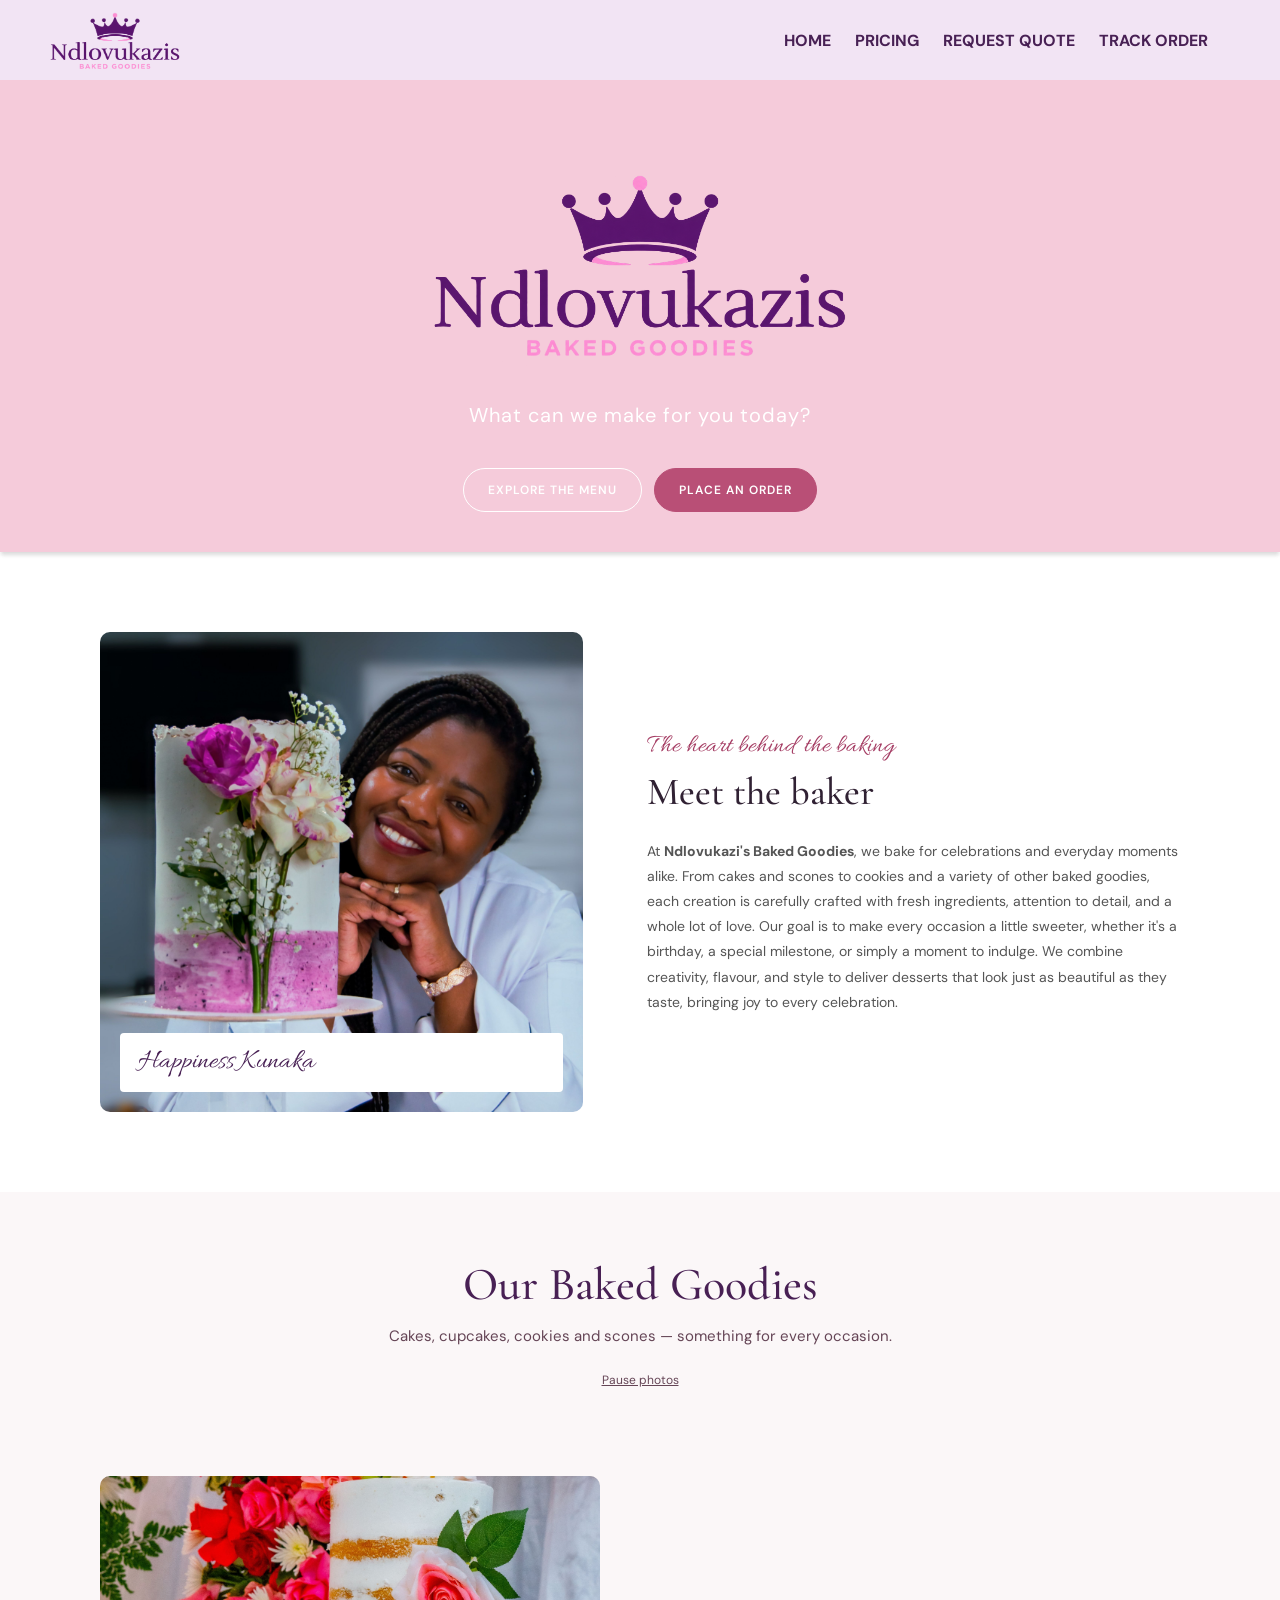
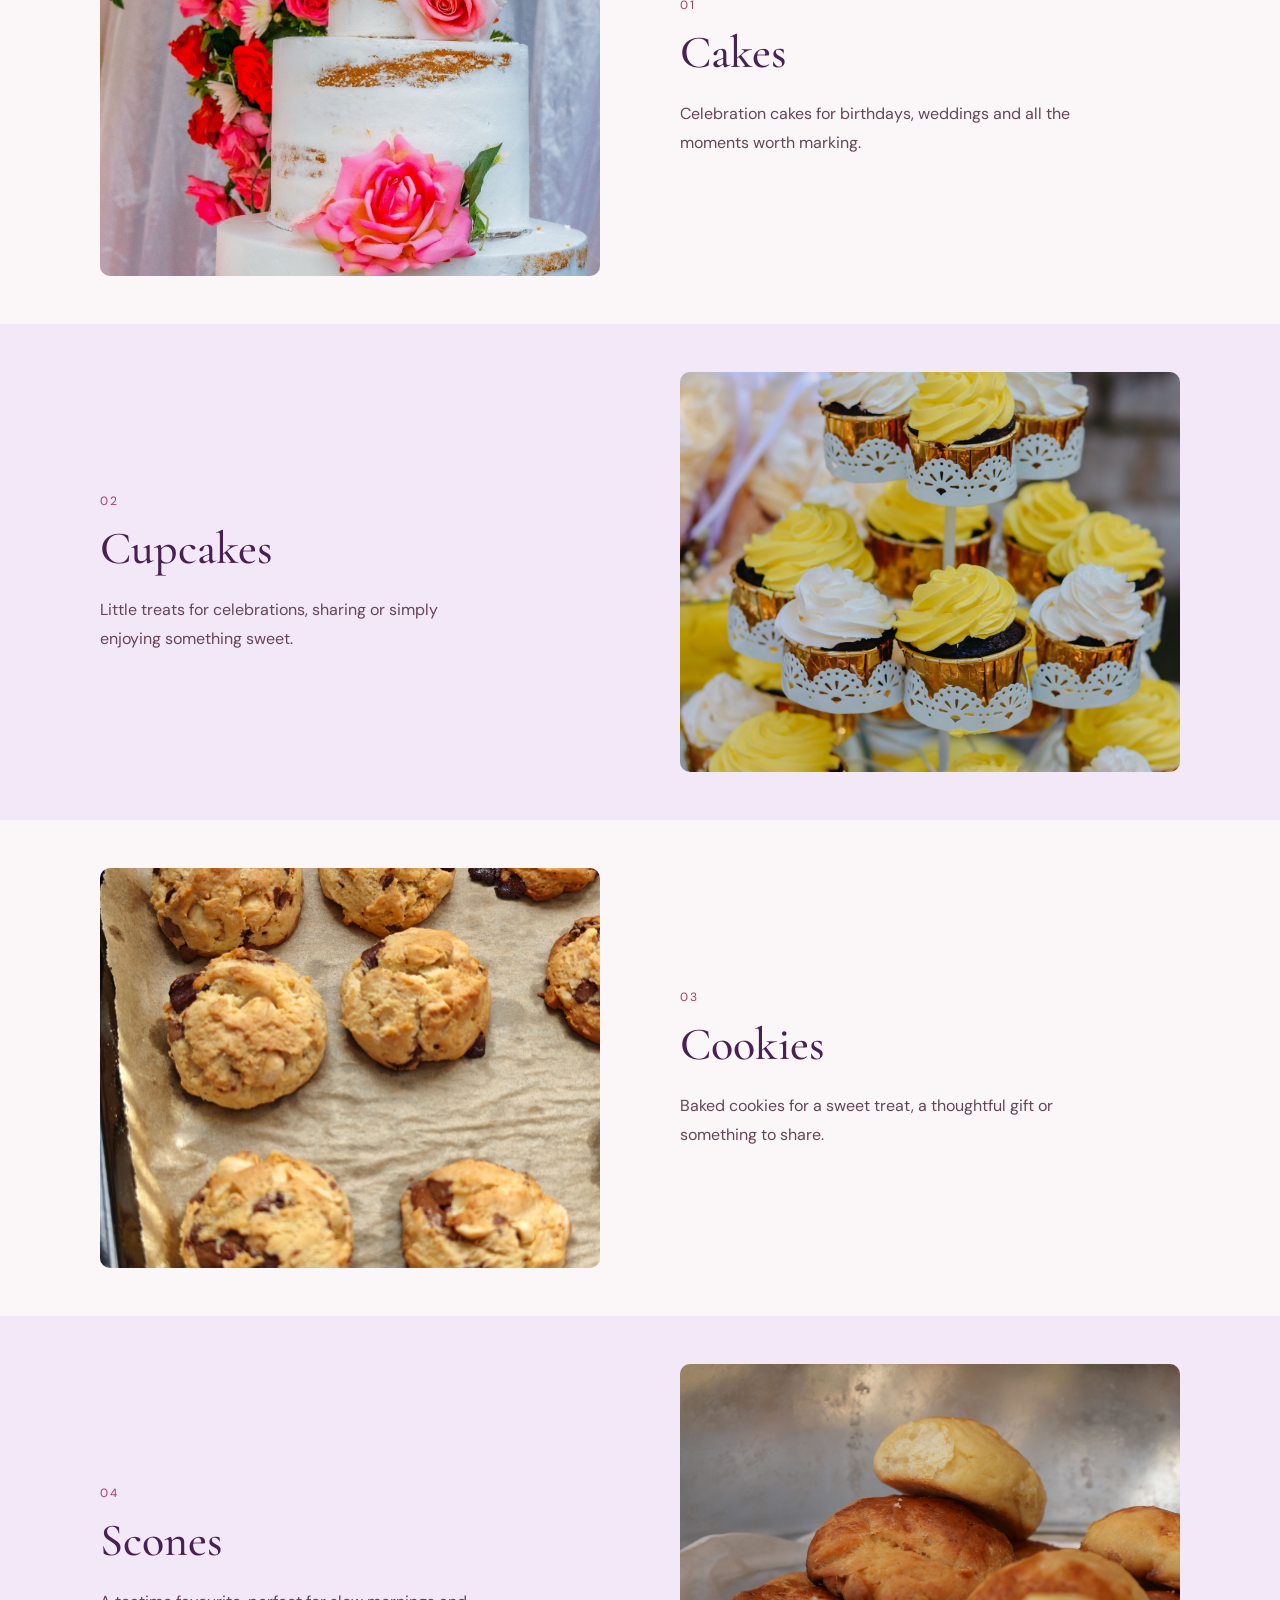
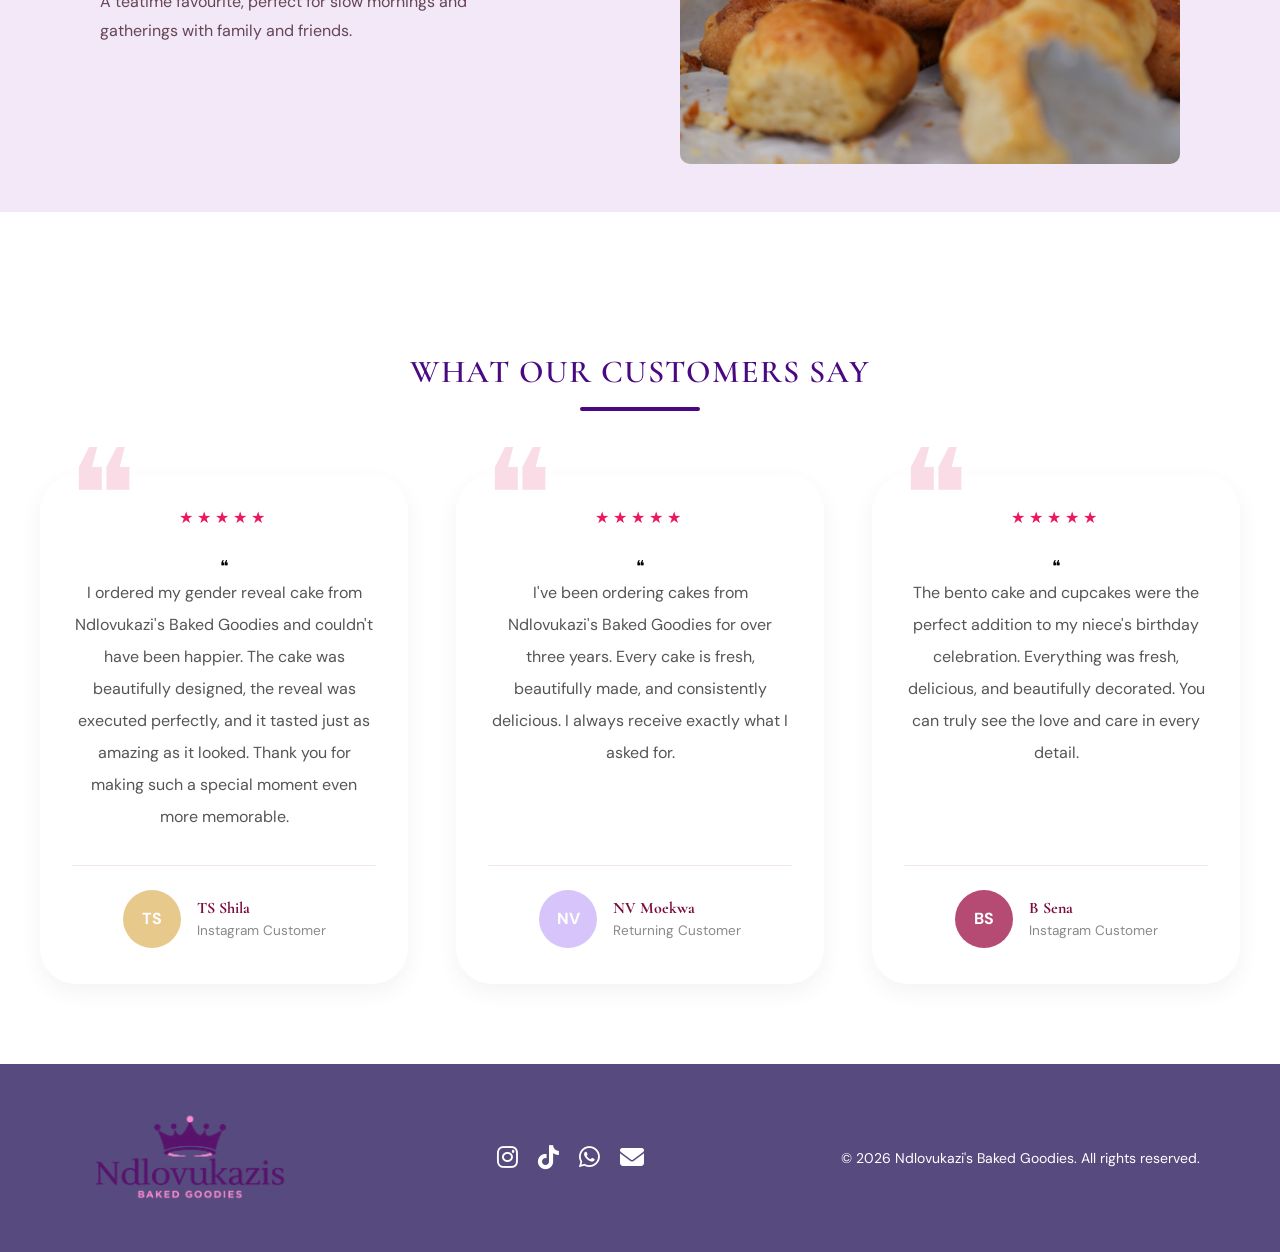
==== commit 48040326: "Initial commit" ====
--- a/index.html
+++ b/index.html
@@ -12,14 +12,14 @@
     <meta http-equiv="X-UA-Compatible" content="IE=edge">
 
     <!-- Page Title -->
-    <title>Felicia Bakes | Custom Cakes, Cupcakes & Bento Cakes in Centurion</title>
+    <title>Ndlovukazi's Baked Goodies | Cakes, Scones & Cookies in Johannesburg</title>
 
     <!-- SEO -->
     <meta name="description"
-          content="Felicia Bakes creates custom cakes, cupcakes, bento cakes, mini treats and DIY cake kits in Centurion, with an easy online experience for requesting quotes and tracking orders.">
+          content="Ndlovukazi's Baked Goodies makes cakes, scones, cookies and a variety of baked treats in Johannesburg. Request a quote for your next celebration or everyday treat.">
 
     <meta name="keywords"
-          content="Felicia Bakes, custom cakes Pretoria, birthday cakes Centurion, bento cakes Centurion, cupcakes Centurion, mini cakes Centurion, DIY cake kits Centurion">
+          content="Ndlovukazi's Baked Goodies, cakes Johannesburg, scones Johannesburg, cookies Johannesburg, baked goodies Johannesburg, bakery Johannesburg">
 
     <meta name="author" content="Ntombi Moekwa">
 
@@ -34,22 +34,19 @@
     <meta property="og:type" content="website">
 
     <meta property="og:title"
-          content="Felicia Bakes | Everything Sweet & Pretty">
+          content="Ndlovukazi's Baked Goodies | Everything Sweet & Pretty">
 
     <meta property="og:description"
-          content="Custom cakes, cupcakes, bento cakes, DIY kits and mini treats made fresh in Centurion.">
+          content="Cakes, scones, cookies and other delicious baked goodies made fresh in Johannesburg.">
 
     <meta property="og:url"
           content="https://www.feliciabakes.co.za/">
 
-    <meta property="og:image"
-          content="https://www.feliciabakes.co.za/images/bento_diy_box.webp">
-
     <meta property="og:image:alt"
-          content="Felicia Bakes DIY Bento Cake Kit">
+          content="Ndlovukazi's Baked Goodies DIY Bento Cake Kit">
 
     <meta property="og:site_name"
-          content="Felicia Bakes">
+          content="Ndlovukazi's Baked Goodies">
 
     <meta property="og:locale"
           content="en_ZA">
@@ -58,18 +55,15 @@
     <meta name="twitter:card" content="summary_large_image">
 
     <meta name="twitter:title"
-          content="Felicia Bakes | Everything Sweet & Pretty">
+          content="Ndlovukazi's Baked Goodies | Everything Sweet & Pretty">
 
     <meta name="twitter:description"
-          content="Custom cakes, cupcakes, bento cakes and mini treats made fresh in Centurion.">
-
-    <meta name="twitter:image"
-          content="https://www.feliciabakes.co.za/images/bento_diy_box.webp">
+          content="Cakes, scones, cookies and other delicious baked goodies made fresh in Johannesburg.">
 
     <!-- Favicon -->
     <link rel="icon"
           type="image/png"
-          href="images/felicia-bakes-logo.png">
+          href="images/ndlovukazis-baked-goodies-logo.png">
 
     <!-- Google Fonts -->
     <link rel="preconnect"
@@ -79,7 +73,7 @@
           href="https://fonts.gstatic.com"
           crossorigin>
 
-    <link href="https://fonts.googleapis.com/css2?family=IBM+Plex+Serif:wght@100;200;300;400;500;600;700&family=Istok+Web:wght@400;700&display=swap"
+    <link href="https://fonts.googleapis.com/css2?family=Allura&family=Cormorant+Garamond:wght@400;500;600;700&family=DM+Sans:wght@400;500;600;700&display=swap"
           rel="stylesheet">
 
     <!-- Boxicons -->
@@ -89,10 +83,6 @@
     <!-- Font Awesome -->
     <link rel="stylesheet"
           href="https://cdnjs.cloudflare.com/ajax/libs/font-awesome/6.5.0/css/all.min.css">
-
-    <!-- Swiper -->
-    <link rel="stylesheet"
-          href="https://cdn.jsdelivr.net/npm/swiper@10/swiper-bundle.min.css">
 
     <!-- CSS -->
     <link rel="stylesheet" href="styles/normalize.css">
@@ -102,11 +92,11 @@
 
 </head>
     </head>
-    <body>
+    <body class="home-page">
     <header class="header">
   <div class="header-top">
     <div class="logo">
-      <img src="images/felicia-bakes-logo.png" alt="Felicia Bakes custom cakes and cupcakes logo">
+      <img src="images/ndlovukazis-baked-goodies-logo.png" alt="Ndlovukazi's Baked Goodies logo">
     </div>
 
     <nav class="navigation" id="mobileNav">
@@ -114,27 +104,9 @@
       <a href="pricing.html" class="nav-link">Pricing</a>
       <a href="request-quote.html" class="nav-link">Request Quote</a>
       <a href="tracking.html" class="nav-link">Track Order</a>
-    
+
 
     </nav>
-
-    <div class="social-icons">
-  <a href="https://www.instagram.com/felicia__bakes/" target="_blank">
-    <i class="fab fa-instagram"></i>
-  </a>
-
-  <a href="https://www.tiktok.com/@felicia.bakes" target="_blank">
-    <i class="fab fa-tiktok"></i>
-  </a>
-
-  <a href="https://wa.me/27813315267" target="_blank">
-    <i class="fab fa-whatsapp"></i>
-  </a>
-
-  <a href="mailto:info@feliciabakes.co.za">
-        <i class="fa-solid fa-envelope"></i>
-    </a>
-</div>
 
   <div class="hamburger" id="hamburger" aria-label="Open menu">
     <span></span>
@@ -148,498 +120,95 @@
 
         <!-- Hero Section -->
         <section class="hero">
+            <video class="hero-video" autoplay muted loop playsinline aria-hidden="true">
+                <source src="videos/Ndlovukazis-baked-goodies-hero.mp4" type="video/mp4">
+            </video>
             <div class="hero-content">
-                <h1 class="brand-name">FELICIA BAKES</h1>
-                <p class="tagline">EVERYTHING SWEET & PRETTY</p>
-                <a href="request-quote.html" class="cta-button">REQUEST A QUOTE</a>
+                <h1 class="brand-name hero-brand">
+                    <img src="images/ndlovukazis-baked-goodies-logo.png" alt="Ndlovukazi's Baked Goodies" width="1827" height="861">
+                </h1>
+                <p class="tagline">What can we make for you today?</p>
+                <div class="hero-actions">
+                    <a href="pricing.html" class="hero-button hero-button-outline">Explore the Menu</a>
+                    <a href="request-quote.html" class="hero-button hero-button-pink">Place an Order</a>
+                </div>
             </div>
         </section>
-         
-<!-- Cake Collection -->
-<section class="cake-slider">
-
-  <h2 class="cake-title">OUR PRETTY CAKE COLLECTION</h2>
-  <div class="cake-heading__underline"></div>
-
-  <div class="swiper">
-
-    <div class="swiper-wrapper">
-
-      <!-- Slide 1 -->
-      <div class="swiper-slide">
-        <div class="cake-card">
-
-          <div class="cake-image">
-            <img src="images/minimalist-buttercream-celebration-cake.jpg"
-              alt="Minimalist white buttercream celebration cake with floral decorations and modern cake styling">
-          </div>
-
-          <div class="cake-content">
-
-            <span class="cake-category">Celebration Cakes</span>
-
-            <h3 class="cake-name">Minimalist Buttercream Celebration Cake</h3>
-
-            <p class="cake-description">
-              Elegant handcrafted buttercream cakes designed for birthdays,
-              anniversaries and special celebrations. Every cake is made to
-              order and customized to match your style.
-            </p>
-
-            <ul class="cake-features">
-              <li>Freshly Baked</li>
-              <li>Custom Designs</li>
-              <li>Made to Order</li>
-            </ul>
-
-            <a href="order.html" class="cake-btn">Request a Quote</a>
-
-          </div>
-
-        </div>
-      </div>
-
-      <!-- Slide 2 -->
-      <div class="swiper-slide">
-        <div class="cake-card">
-
-          <div class="cake-image">
-            <img src="images/custom-29th-birthday-bento-cake-and-cupcakes.jpg"
-              alt="Custom 29th birthday bento cake with matching cupcakes and humorous stick figure design">
-          </div>
-
-          <div class="cake-content">
-
-            <span class="cake-category">Birthday Bento Cakes</span>
-
-            <h3 class="cake-name">Custom 29th Birthday Bento Cake</h3>
-
-            <p class="cake-description">
-              Celebrate milestone birthdays with a personalized bento cake and
-              matching cupcakes designed to match your personality and sense of
-              humour.
-            </p>
-
-            <ul class="cake-features">
-              <li>Freshly Baked</li>
-              <li>Custom Designs</li>
-              <li>Made to Order</li>
-            </ul>
-
-            <a href="order.html" class="cake-btn">Request a Quote</a>
-
-          </div>
-
-        </div>
-      </div>
-
-      <!-- Slide 3 -->
-      <div class="swiper-slide">
-        <div class="cake-card">
-
-          <div class="cake-image">
-            <img src="images/safari-first-birthday-cake.jpg"
-              alt="Safari themed first birthday cake with handmade animal decorations">
-          </div>
-
-          <div class="cake-content">
-
-            <span class="cake-category">First Birthday Cakes</span>
-
-            <h3 class="cake-name">Safari First Birthday Cake</h3>
-
-            <p class="cake-description">
-              A handcrafted safari-themed birthday cake featuring adorable
-              animal decorations, perfect for unforgettable first birthday
-              celebrations.
-            </p>
-
-            <ul class="cake-features">
-              <li>Freshly Baked</li>
-              <li>Custom Designs</li>
-              <li>Made to Order</li>
-            </ul>
-
-            <a href="order.html" class="cake-btn">Request a Quote</a>
-
-          </div>
-
-        </div>
-      </div>
-
-      <!-- Slide 4 -->
-      <div class="swiper-slide">
-        <div class="cake-card">
-
-          <div class="cake-image">
-            <img src="images/gender-reveal-bento-cake.jpg"
-              alt="Gender reveal bento cake with vintage buttercream piping and Boy or Girl message">
-          </div>
-
-          <div class="cake-content">
-
-            <span class="cake-category">Gender Reveal Cakes</span>
-
-            <h3 class="cake-name">Gender Reveal Bento Cake</h3>
-
-            <p class="cake-description">
-              Make your special announcement even sweeter with a beautifully
-              decorated gender reveal bento cake customized for your
-              celebration.
-            </p>
-
-            <ul class="cake-features">
-              <li>Freshly Baked</li>
-              <li>Custom Designs</li>
-              <li>Made to Order</li>
-            </ul>
-
-            <a href="order.html" class="cake-btn">Request a Quote</a>
-
-          </div>
-
-        </div>
-      </div>
-
-      <!-- Slide 5 -->
-      <div class="swiper-slide">
-        <div class="cake-card">
-
-          <div class="cake-image">
-            <img src="images/personalized-baby-boy-birthday-cake.jpg"
-              alt="Personalized baby boy birthday cake with tractor design and custom name">
-          </div>
-
-          <div class="cake-content">
-
-            <span class="cake-category">Children's Birthday Cakes</span>
-
-            <h3 class="cake-name">Personalized Baby Boy Birthday Cake</h3>
-
-            <p class="cake-description">
-              Custom birthday cakes designed especially for little ones,
-              personalized with names, favourite themes and handcrafted
-              decorations.
-            </p>
-
-            <ul class="cake-features">
-              <li>Freshly Baked</li>
-              <li>Custom Designs</li>
-              <li>Made to Order</li>
-            </ul>
-
-            <a href="order.html" class="cake-btn">Request a Quote</a>
-
-          </div>
-
-        </div>
-      </div>
-
-            <!-- Slide 6 -->
-      <div class="swiper-slide">
-        <div class="cake-card">
-
-          <div class="cake-image">
-            <img src="images/teddy-bear-half-birthday-cake.jpg"
-              alt="Blue half birthday cake with teddy bears, clouds and moon decorations">
-          </div>
-
-          <div class="cake-content">
-
-            <span class="cake-category">Half Birthday Cakes</span>
-
-            <h3 class="cake-name">Teddy Bear Half Birthday Cake</h3>
-
-            <p class="cake-description">
-              Celebrate your little one's half birthday with a handcrafted teddy
-              bear cake featuring soft colours, clouds and charming buttercream
-              details.
-            </p>
-
-            <ul class="cake-features">
-              <li>Freshly Baked</li>
-              <li>Custom Designs</li>
-              <li>Made to Order</li>
-            </ul>
-
-            <a href="order.html" class="cake-btn">Request a Quote</a>
-
-          </div>
-
-        </div>
-      </div>
-
-      <!-- Slide 7 -->
-      <div class="swiper-slide">
-        <div class="cake-card">
-
-          <div class="cake-image">
-            <img src="images/funny-30th-birthday-bento-cake-and-cupcakes.jpg"
-              alt="Funny 30th birthday bento cake with matching cupcakes and humorous design">
-          </div>
-
-          <div class="cake-content">
-
-            <span class="cake-category">Birthday Bento Cakes</span>
-
-            <h3 class="cake-name">Funny 30th Birthday Bento Cake</h3>
-
-            <p class="cake-description">
-              Celebrate turning thirty with a playful bento cake and matching
-              cupcakes featuring witty messages and fun custom designs.
-            </p>
-
-            <ul class="cake-features">
-              <li>Freshly Baked</li>
-              <li>Custom Designs</li>
-              <li>Made to Order</li>
-            </ul>
-
-            <a href="order.html" class="cake-btn">Request a Quote</a>
-
-          </div>
-
-        </div>
-      </div>
-
-      <!-- Slide 8 -->
-      <div class="swiper-slide">
-        <div class="cake-card">
-
-          <div class="cake-image">
-            <img src="images/barbie-birthday-bento-cake-and-cupcakes.jpg"
-              alt="Barbie themed pink bento birthday cake with matching cupcakes for a girl's birthday celebration">
-          </div>
-
-          <div class="cake-content">
-
-            <span class="cake-category">Girls' Birthday Cakes</span>
-
-            <h3 class="cake-name">Barbie Birthday Bento Cake</h3>
-
-            <p class="cake-description">
-              A beautiful Barbie-inspired bento cake with matching cupcakes,
-              perfect for stylish birthday celebrations and personalised party
-              themes.
-            </p>
-
-            <ul class="cake-features">
-              <li>Freshly Baked</li>
-              <li>Custom Designs</li>
-              <li>Made to Order</li>
-            </ul>
-
-            <a href="order.html" class="cake-btn">Request a Quote</a>
-
-          </div>
-
-        </div>
-      </div>
-
-      <!-- Slide 9 -->
-      <div class="swiper-slide">
-        <div class="cake-card">
-
-          <div class="cake-image">
-            <img src="images/heart-shaped-30th-birthday-bento-cake.jpg"
-              alt="Heart-shaped green buttercream 30th birthday bento cake with vintage piping">
-          </div>
-
-          <div class="cake-content">
-
-            <span class="cake-category">Heart Cakes</span>
-
-            <h3 class="cake-name">Heart-Shaped 30th Birthday Cake</h3>
-
-            <p class="cake-description">
-              A vintage-inspired heart-shaped buttercream cake, beautifully
-              decorated for milestone birthdays and memorable celebrations.
-            </p>
-
-            <ul class="cake-features">
-              <li>Freshly Baked</li>
-              <li>Custom Designs</li>
-              <li>Made to Order</li>
-            </ul>
-
-            <a href="order.html" class="cake-btn">Request a Quote</a>
-
-          </div>
-
-        </div>
-      </div>
-
-      <!-- Slide 10 -->
-      <div class="swiper-slide">
-        <div class="cake-card">
-
-          <div class="cake-image">
-            <img src="images/unicorn-birthday-bento-cake-and-cupcakes.jpg"
-              alt="Pastel unicorn themed bento birthday cake with matching unicorn cupcakes for a girl's birthday party">
-          </div>
-
-          <div class="cake-content">
-
-            <span class="cake-category">Unicorn Cakes</span>
-
-            <h3 class="cake-name">Unicorn Birthday Bento Cake</h3>
-
-            <p class="cake-description">
-              A magical pastel unicorn bento cake paired with matching cupcakes,
-              handcrafted to bring colour and joy to every birthday celebration.
-            </p>
-
-            <ul class="cake-features">
-              <li>Freshly Baked</li>
-              <li>Custom Designs</li>
-              <li>Made to Order</li>
-            </ul>
-
-            <a href="order.html" class="cake-btn">Request a Quote</a>
-
-          </div>
-
-        </div>
-      </div>
-
-      <!-- Slide 11 -->
-      <div class="swiper-slide">
-        <div class="cake-card">
-
-          <div class="cake-image">
-            <img src="images/custom-red-heart-bento-birthday-cake.jpg"
-              alt="White buttercream bento birthday cake with red heart decorations and a funny custom birthday message">
-          </div>
-
-          <div class="cake-content">
-
-            <span class="cake-category">Custom Birthday Cakes</span>
-
-            <h3 class="cake-name">Custom Red Heart Bento Cake</h3>
-
-            <p class="cake-description">
-              A minimalist buttercream bento cake decorated with hand-piped red
-              hearts and personalised messages for birthdays and special
-              celebrations.
-            </p>
-
-            <ul class="cake-features">
-              <li>Freshly Baked</li>
-              <li>Custom Designs</li>
-              <li>Made to Order</li>
-            </ul>
-
-            <a href="order.html" class="cake-btn">Request a Quote</a>
-
-          </div>
-
-        </div>
-      </div>
-
-      <!-- Slide 12 -->
-      <div class="swiper-slide">
-        <div class="cake-card">
-
-          <div class="cake-image">
-            <img src="images/red-heart-valentines-bento-cake.jpg"
-              alt="Red heart-shaped Valentine's Day bento cake with 'Be Mine' message and buttercream piping">
-          </div>
-
-          <div class="cake-content">
-
-            <span class="cake-category">Valentine's Cakes</span>
-
-            <h3 class="cake-name">Red Heart Valentine's Bento Cake</h3>
-
-            <p class="cake-description">
-              A romantic heart-shaped bento cake with vintage buttercream piping,
-              perfect for Valentine's Day, anniversaries and thoughtful gifts.
-            </p>
-
-            <ul class="cake-features">
-              <li>Freshly Baked</li>
-              <li>Custom Designs</li>
-              <li>Made to Order</li>
-            </ul>
-
-            <a href="order.html" class="cake-btn">Request a Quote</a>
-
-          </div>
-
-        </div>
-      </div>
-
-    </div>
-
-    <div class="swiper-button-prev"></div>
-    <div class="swiper-button-next"></div>
-
+
+<!-- About -->
+<section class="about about-profile" id="about" aria-labelledby="about-heading">
+  <div class="about-profile-layout">
+    <figure class="about-portrait">
+      <img src="images/ndlovukazis-baked-goodies-headshot.jpg" alt="Happiness Kunaka beside a floral celebration cake" loading="lazy" width="2663" height="4225">
+      <figcaption>Happiness Kunaka</figcaption>
+    </figure>
+    <div class="about-profile-copy">
+      <p class="about-eyebrow">The heart behind the baking</p>
+      <h2 id="about-heading">Meet the baker</h2>
+      <p class="about-text">At <strong>Ndlovukazi's Baked Goodies</strong>, we bake for celebrations and everyday moments alike. From cakes and scones to cookies and a variety of other baked goodies, each creation is carefully crafted with fresh ingredients, attention to detail, and a whole lot of love. Our goal is to make every occasion a little sweeter, whether it's a birthday, a special milestone, or simply a moment to indulge. We combine creativity, flavour, and style to deliver desserts that look just as beautiful as they taste, bringing joy to every celebration.</p>
+    </div>
   </div>
-
-<!-- Treats -->
-<section class="treats">
-
-  <h2 class="treats-title">OUR DELICIOUS TREATS</h2>
-  <div class="treats-heading__underline"></div>
-
-  <div class="mini-treats-grid">
-
-    <!-- Card 1 -->
-    <div class="treat-card treat-gold">
-      <img src="images/biscoff-loaded-cookies.jpg"
-           alt="Homemade loaded Biscoff cookies topped with Lotus Biscoff biscuits and cookie butter drizzle.">
-
-      <span class="treat-category">FRESHLY BAKED</span>
-
-      <h3>Gourmet Cookies</h3>
-
-      <div class="treat-divider divider-gold">
-        <span></span>
-        ✿
-        <span></span>
-      </div>
-
-      <p>Freshly baked gourmet cookies made with premium ingredients, perfect for gifting, parties and sweet cravings.</p>
-    </div>
-
-    <!-- Card 2 -->
-    <div class="treat-card treat-purple">
-      <img src="images/mini-red-velvet-cake.png"
-           alt="Mini red velvet cake topped with smooth cream frosting and red velvet cake crumbs.">
-
-      <span class="treat-category">MINI TREATS</span>
-
-      <h3>Mini Cakes</h3>
-
-      <div class="treat-divider divider-purple">
-        <span></span>
-        ✿
-        <span></span>
-      </div>
-
-      <p>Beautiful mini celebration cakes available in delicious flavours for birthdays, gifts and special occasions.</p>
-    </div>
-
-    <!-- Card 3 -->
-    <div class="treat-card treat-burgundy">
-      <img src="images/classic-vanilla-buttercream-cupcakes.png"
-           alt="Classic vanilla buttercream cupcakes freshly baked for a celebration.">
-
-      <span class="treat-category">PARTY FAVORITES</span>
-
-      <h3>Cupcakes</h3>
-
-      <div class="treat-divider divider-burgundy">
-        <span></span>
-        ✿
-        <span></span>
-      </div>
-
-      <p>Handcrafted cupcakes in a variety of flavours and custom designs, ideal for birthdays, weddings and events.</p>
-    </div>
-
+</section>
+
+<!-- Product range -->
+<section class="baked-goods" id="baked-goods" aria-labelledby="baked-goods-heading">
+  <div class="baked-goods-intro">
+    <h2 id="baked-goods-heading">Our Baked Goodies</h2>
+    <p>Cakes, cupcakes, cookies and scones — something for every occasion.</p>
+    <button class="product-photo-toggle" type="button" aria-pressed="false">Pause photos</button>
   </div>
-
+  <section class="product-row" aria-labelledby="product-cakes">
+    <div class="product-row-inner">
+      <div class="product-photos" style="--photo-delay: -0s">
+        <img src="images/Ndlovukazis-baked-goodies-cake.jpg" alt="Cakes from Ndlovukazi's Baked Goodies" loading="lazy">
+        <img class="product-photo-alternate" src="images/Ndlovukazis-baked-goodies-cake2.jpg" alt="" aria-hidden="true" loading="lazy">
+      </div>
+      <div class="product-copy">
+        <span class="product-number">01</span>
+        <h3 id="product-cakes">Cakes</h3>
+        <p>Celebration cakes for birthdays, weddings and all the moments worth marking.</p>
+      </div>
+    </div>
+  </section>
+  <section class="product-row product-row-reverse" aria-labelledby="product-cupcakes">
+    <div class="product-row-inner">
+      <div class="product-photos" style="--photo-delay: -2s">
+        <img src="images/Ndlovukazis-baked-goodies-cupcakes.jpg" alt="Cupcakes from Ndlovukazi's Baked Goodies" loading="lazy">
+        <img class="product-photo-alternate" src="images/Ndlovukazis-baked-goodies-cupcakes2.jpg" alt="" aria-hidden="true" loading="lazy">
+      </div>
+      <div class="product-copy">
+        <span class="product-number">02</span>
+        <h3 id="product-cupcakes">Cupcakes</h3>
+        <p>Little treats for celebrations, sharing or simply enjoying something sweet.</p>
+      </div>
+    </div>
+  </section>
+  <section class="product-row" aria-labelledby="product-cookies">
+    <div class="product-row-inner">
+      <div class="product-photos" style="--photo-delay: -4s">
+        <img src="images/Ndlovukazis-baked-goodies-cookies.jpg" alt="Cookies from Ndlovukazi's Baked Goodies" loading="lazy">
+        <img class="product-photo-alternate" src="images/Ndlovukazis-baked-goodies-cookies2.jpg" alt="" aria-hidden="true" loading="lazy">
+      </div>
+      <div class="product-copy">
+        <span class="product-number">03</span>
+        <h3 id="product-cookies">Cookies</h3>
+        <p>Baked cookies for a sweet treat, a thoughtful gift or something to share.</p>
+      </div>
+    </div>
+  </section>
+  <section class="product-row product-row-reverse" aria-labelledby="product-scones">
+    <div class="product-row-inner">
+      <div class="product-photos" style="--photo-delay: -6s">
+        <img src="images/Ndlovukazis-baked-goodies-scones.jpg" alt="Scones from Ndlovukazi's Baked Goodies" loading="lazy">
+        <img class="product-photo-alternate" src="images/Ndlovukazis-baked-goodies-scones2.jpg" alt="" aria-hidden="true" loading="lazy">
+      </div>
+      <div class="product-copy">
+        <span class="product-number">04</span>
+        <h3 id="product-scones">Scones</h3>
+        <p>A teatime favourite, perfect for slow mornings and gatherings with family and friends.</p>
+      </div>
+    </div>
+  </section>
 </section>
 
 <!-- Testimonials -->
@@ -660,7 +229,7 @@
     <div class="testimonial-quote">❝</div>
 
     <p class="testimonial-text">
-      I ordered my gender reveal cake from Felicia Bakes and couldn't have been happier. The cake was beautifully designed, the reveal was executed perfectly, and it tasted just as amazing as it looked. Thank you for making such a special moment even more memorable.
+      I ordered my gender reveal cake from Ndlovukazi's Baked Goodies and couldn't have been happier. The cake was beautifully designed, the reveal was executed perfectly, and it tasted just as amazing as it looked. Thank you for making such a special moment even more memorable.
     </p>
 
     <div class="testimonial-author">
@@ -688,7 +257,7 @@
     <div class="testimonial-quote">❝</div>
 
     <p class="testimonial-text">
-      I've been ordering cakes from Felicia Bakes for over three years. Every cake is fresh, beautifully made, and consistently delicious. I always receive exactly what I asked for.
+      I've been ordering cakes from Ndlovukazi's Baked Goodies for over three years. Every cake is fresh, beautifully made, and consistently delicious. I always receive exactly what I asked for.
     </p>
 
     <div class="testimonial-author">
@@ -740,42 +309,14 @@
 
 </section>
 
-<!-- About -->
-<section class="about">
-
-  <h2 class="about-title">ABOUT US</h2>
-  <div class="about-underline"></div>
-
-  <p class="about-text">
-    At <strong>Felicia Bakes</strong>, we believe every cake tells a story. From custom celebration cakes to DIY kits and mini treats, each creation is carefully crafted with fresh ingredients, attention to detail, and a whole lot of love. Our goal is to make every occasion a little sweeter, whether it's a birthday, a special milestone, or simply a moment to indulge. We combine creativity, flavour, and style to deliver desserts that look just as beautiful as they taste, bringing joy to every celebration.
-  </p>
-
-  <div class="about-signature">
-
-    <div class="about-divider">
-      <span></span>
-     <i class="fas fa-heart"></i>
-      <span></span>
-    </div>
-
-    <span class="about-brand">
-      FELICIA BAKES
-    </span>
-
-    <p class="about-tagline">
-      Everything Sweet &amp; Pretty
-    </p>
-
-  </div>
-
-</section>
+
 
 </main>
 
 <footer class="footer">
     <div class="footer__logo">
 <!-- Logo image would go here -->
-<img src="images/felicia-bakes-logo.png" alt="Felicia Bakes custom cakes and cupcakes logo">
+<img src="images/ndlovukazis-baked-goodies-logo.png" alt="Ndlovukazi's Baked Goodies logo">
 </div> 
 <!-- Icons -->
  <div class="footer-icons">
@@ -795,13 +336,13 @@
         <i class="fa-solid fa-envelope"></i>
     </a>
 </div>
-<p>&copy; 2026 Felicia Bakes. All rights reserved.</p>
+<p>&copy; 2026 Ndlovukazi's Baked Goodies. All rights reserved.</p>
 
 </footer>
-    <script src="https://cdn.jsdelivr.net/npm/swiper@10/swiper-bundle.min.js"></script>
-    <script src="scripts/slides.js"></script>
+    <script src="scripts/product-photos.js"></script>
     <script src="scripts/hamburger.js"></script>
-    
+    <script src="scripts/header-scroll.js"></script>
+
 
 </body>
 </html>
@@ -810,4 +351,3 @@
 
 
 
-        
--- a/styles/base.css
+++ b/styles/base.css
@@ -29,8 +29,8 @@
   min-width: 0;
 }
 body {
-  font-family: 'Istok Web', sans-serif;
-  background-color: #ffc7d7;
+  font-family: 'DM Sans', Arial, sans-serif;
+  background-color: #ffffff;
   overflow-x: hidden;
 }
 
@@ -72,7 +72,7 @@
   grid-template-columns: auto 1fr auto;
   align-items: center;
   gap: 20px;
-  min-height: 110px;
+  min-height: 80px;
   padding: 0 40px;
 }
 
@@ -83,7 +83,7 @@
 }
 
 .logo img {
-  width: 110px;
+  width: 150px;
   height: auto;
   display: block;
   object-fit: contain;
@@ -107,7 +107,7 @@
 }
 
 .nav-link {
-  font-family: 'Istok Web', sans-serif;
+  font-family: 'DM Sans', Arial, sans-serif;
   font-size: 16px;
   font-weight: 700;
   color: white;
@@ -163,9 +163,7 @@
   position: relative;
   overflow: hidden;
 
-  background:
-    linear-gradient(rgba(255,245,248,0.40), rgba(255,245,248,0.40)),
-    url("../images/unicorn-birthday-bento-cake-and-cupcakes.jpg");
+  background-color: #fff5f8;
 
   background-size: cover;
   background-position: center;
@@ -175,18 +173,30 @@
     0 4px 4px -1px rgba(12,12,13,.10),
     0 4px 4px -1px rgba(12,12,13,.05);
 }
+/* Video fills the existing hero without changing its layout. */
+.hero-video {
+  position: absolute;
+  inset: 0;
+  width: 100%;
+  height: 100%;
+  object-fit: cover;
+  z-index: 0;
+}
+
 /* Soft overlay */
 
 .hero::before {
   content: "";
   position: absolute;
   inset: 0;
-  background: rgba(255, 245, 248, 0.65);
+  background: rgba(232, 151, 179, 0.45);
+  z-index: 1;
+  pointer-events: none;
 }
 
 .hero-content {
   position: relative;
-  z-index: 1;
+  z-index: 2;
 
   display: flex;
   flex-direction: column;
@@ -195,7 +205,7 @@
 }
 
 .brand-name {
-  font-family: 'IBM Plex Serif', serif;
+  font-family: 'Cormorant Garamond', Georgia, serif;
   font-size: 36px;
   color: #eb1761;
   font-weight: bold;
@@ -212,7 +222,7 @@
   border: none;
   border-radius: 40px;
   padding: 12px 24px;
-  font-family: 'Istok Web', sans-serif;
+  font-family: 'DM Sans', Arial, sans-serif;
   font-size: 14px;
   color: black;
   cursor: pointer;
@@ -1012,7 +1022,7 @@
 }
 
 .pricing-tagline{
-    font-family:"IBM Plex Serif", serif;
+    font-family:"Cormorant Garamond", Georgia, serif;
     font-style:italic;
     font-size:1.5rem;
     color:#4A0983;
@@ -1138,7 +1148,7 @@
 
 .pricing-script{
 
-    font-family:"IBM Plex Serif", serif;
+    font-family:"Cormorant Garamond", Georgia, serif;
 
     font-style:italic;
 
@@ -1409,7 +1419,7 @@
 }
 
 .footer__logo img {
-  width: 150px;
+  width: 220px;
   height: auto;
 }
 
@@ -2047,3 +2057,378 @@
 }
 
 }
+
+/* Heading fonts matched to the supplied mockup. */
+h1, h2, h3, h4, .about-brand {
+  font-family: 'Cormorant Garamond', Georgia, serif;
+}
+
+input, select, textarea, button {
+  font-family: inherit;
+}
+
+/* Cursive lettering for the business name. */
+.brand-name, .about-brand {
+  font-family: 'Allura', 'Brush Script MT', cursive;
+  font-weight: 400;
+  letter-spacing: 0;
+}
+
+/* White hero lettering over the pink video tint. */
+.hero .brand-name,
+.hero .tagline {
+  color: #fff;
+}
+
+/* Hero actions inspired by the client mockup. */
+.hero-actions {
+  display: flex;
+  flex-wrap: wrap;
+  justify-content: center;
+  gap: 12px;
+}
+
+.hero-button {
+  display: inline-flex;
+  align-items: center;
+  justify-content: center;
+  min-height: 44px;
+  padding: 12px 24px;
+  border: 1px solid transparent;
+  border-radius: 999px;
+  font-family: 'DM Sans', Arial, sans-serif;
+  font-size: 12px;
+  font-weight: 600;
+  letter-spacing: 1px;
+  text-transform: uppercase;
+  text-decoration: none;
+  color: #fff;
+  transition: background-color .2s ease;
+}
+
+.hero-button-outline {
+  background: transparent;
+  border-color: #fff;
+}
+
+.hero-button-outline:hover {
+  background: rgba(255, 255, 255, .15);
+}
+
+.hero-button-pink {
+  background: #b94f76;
+  border-color: #b94f76;
+}
+
+.hero-button-pink:hover {
+  background: #a53d64;
+  border-color: #a53d64;
+}
+
+.hero-button:focus-visible {
+  outline: 2px solid #fff;
+  outline-offset: 4px;
+}
+
+/* The hero uses the client's original logo artwork. */
+.hero .hero-brand {
+  width: min(480px, 100%);
+  line-height: 1;
+}
+
+.hero-brand img {
+  display: block;
+  width: 100%;
+  height: auto;
+}
+
+.hero-content {
+  width: 100%;
+  max-width: 720px;
+}
+
+/* Homepage navigation stays over the video while scrolling. */
+.home-page .header {
+  position: fixed;
+  background: transparent;
+  box-shadow: none;
+  transition: background-color .2s ease, box-shadow .2s ease;
+}
+
+.home-page .header.is-scrolled {
+  background: #f2e8f7;
+  box-shadow: 0 3px 16px rgba(72, 32, 84, .12);
+}
+
+.home-page .header.is-scrolled .nav-link,
+.home-page .header.is-scrolled .social-icons i {
+  color: #482054;
+  text-shadow: none;
+}
+
+.home-page .header.is-scrolled .nav-link:focus-visible {
+  outline-color: #482054;
+}
+
+.home-page .header-top {
+  background: transparent;
+  border-bottom: 0;
+}
+
+.home-page .navigation {
+  background: transparent;
+  box-shadow: none;
+  border-radius: 0;
+}
+
+.home-page .nav-link,
+.home-page .social-icons i {
+  color: #fff;
+  text-shadow: 0 1px 4px rgba(0, 0, 0, .35);
+}
+
+.home-page .nav-link:focus-visible {
+  outline: 2px solid #fff;
+  outline-offset: 4px;
+}
+
+.home-page .hero {
+  min-height: 540px;
+  height: auto;
+  padding-top: 150px;
+}
+
+@media (max-width: 768px) {
+  .home-page .hero {
+    min-height: 500px;
+    padding-top: 110px;
+  }
+
+  .home-page .hamburger span {
+    background: #fff;
+  }
+
+  .home-page .navigation {
+    width: 100%;
+    background: rgba(72, 32, 84, .97);
+    border-top: 0;
+  }
+
+  .home-page .navigation .nav-link {
+    color: #fff;
+    border-bottom-color: rgba(255, 255, 255, .2);
+  }
+}
+
+@media (max-width: 768px) {
+  .home-page .header.is-scrolled .hamburger span {
+    background: #482054;
+  }
+
+  .home-page .header.is-scrolled .navigation .nav-link {
+    color: #fff;
+  }
+
+  .home-page .header.is-scrolled .navigation .nav-link:focus-visible {
+    outline-color: #fff;
+  }
+}
+
+/* Consistent purple header, with the hero still visible underneath. */
+.home-page .header {
+  background: rgba(242, 232, 247, .88);
+}
+
+.home-page .header.is-scrolled {
+  background: rgba(242, 232, 247, .96);
+}
+
+.home-page .header .nav-link,
+.home-page .header .social-icons i {
+  color: #482054;
+  text-shadow: none;
+}
+
+.home-page .header .nav-link:focus-visible {
+  outline-color: #482054;
+}
+
+@media (max-width: 768px) {
+  .home-page .header .hamburger span {
+    background: #482054;
+  }
+
+  .home-page .header .navigation .nav-link {
+    color: #fff;
+  }
+
+  .home-page .header .navigation .nav-link:focus-visible {
+    outline-color: #fff;
+  }
+}
+
+/* Uppercase navigation aligned to the right of the logo. */
+.header .nav-link {
+  text-transform: uppercase;
+}
+
+@media (min-width: 769px) {
+  .header .header-top {
+    grid-template-columns: auto 1fr;
+  }
+
+  .header .navigation {
+    justify-self: end;
+    justify-content: flex-end;
+    margin: 0;
+  }
+}
+
+@media (max-width: 768px) {
+  .header .header-top {
+    justify-content: flex-start;
+  }
+
+  .header .hamburger {
+    left: auto;
+    right: 16px;
+  }
+
+  .header .navigation {
+    text-align: right;
+  }
+}
+
+/* Baker introduction directly below the hero, following the mockup. */
+.about.about-profile {
+  padding: 80px 24px;
+  background: #fff;
+  text-align: left;
+  scroll-margin-top: 90px;
+}
+
+.about-profile-layout {
+  max-width: 1080px;
+  margin: 0 auto;
+  display: grid;
+  grid-template-columns: .95fr 1.05fr;
+  align-items: center;
+  gap: 64px;
+}
+
+.about-portrait {
+  position: relative;
+  margin: 0;
+}
+
+.about-portrait img {
+  display: block;
+  width: 100%;
+  height: 480px;
+  object-fit: cover;
+  object-position: center 60%;
+  border-radius: 10px;
+}
+
+.about-portrait figcaption {
+  position: absolute;
+  bottom: 20px;
+  left: 20px;
+  right: 20px;
+  padding: 12px 18px;
+  background: #fff;
+  border-radius: 4px;
+  color: #482054;
+  font-family: 'Allura', cursive;
+  font-size: 28px;
+}
+
+.about-eyebrow {
+  font-family: 'Allura', cursive;
+  color: #a53d64;
+  font-size: 26px;
+  margin-bottom: 6px;
+}
+
+.about-profile-copy h2 {
+  font-size: clamp(32px, 3vw, 44px);
+  font-weight: 500;
+  line-height: 1.2;
+  color: #302133;
+  margin-bottom: 24px;
+}
+
+.about-intro-card {
+  background: #fcf0f5;
+  padding: 20px 24px;
+  border-radius: 4px;
+  margin-bottom: 24px;
+  color: #654556;
+}
+
+.about-intro-card span {
+  display: block;
+  font-size: 11px;
+  letter-spacing: 1.5px;
+  margin-bottom: 8px;
+  color: #a53d64;
+}
+
+.about-intro-card p,
+.about-profile .about-text {
+  font-size: 14px;
+  line-height: 1.8;
+  text-align: left;
+}
+
+.about-profile-link {
+  display: inline-block;
+  margin-top: 24px;
+  color: #a53d64;
+  font-size: 11px;
+  font-weight: 600;
+  letter-spacing: 1px;
+  text-decoration: none;
+}
+
+.about-profile-link:hover {
+  text-decoration: underline;
+}
+
+@media (max-width: 768px) {
+  .about.about-profile { padding: 48px 20px; }
+  .about-profile-layout { grid-template-columns: 1fr; gap: 32px; }
+  .about-portrait { width: 100%; max-width: 440px; margin: 0 auto; }
+  .about-portrait img { height: 420px; }
+}
+
+/* Four product categories, with alternating layouts and fading photos. */
+.baked-goods { background: #fbf7f8; scroll-margin-top: 90px; }
+.baked-goods-intro { padding: 64px 24px 32px; text-align: center; }
+.baked-goods-intro h2 { font-size: clamp(32px, 4vw, 46px); font-weight: 500; color: #482054; margin-bottom: 12px; }
+.baked-goods-intro p { color: #654556; font-size: 15px; line-height: 1.7; }
+.product-photo-toggle { margin-top: 14px; border: 0; background: transparent; color: #654556; font: inherit; font-size: 12px; text-decoration: underline; cursor: pointer; padding: 8px; }
+.product-row { padding: 48px 24px; }
+.product-row:nth-of-type(even) { background: #f2e8f7; }
+.product-row-inner { max-width: 1080px; margin: 0 auto; display: grid; grid-template-columns: 1fr 1fr; gap: 80px; align-items: center; }
+.product-row-reverse .product-photos { order: 2; }
+.product-row-reverse .product-copy { order: 1; }
+.product-photos { position: relative; width: 100%; height: 400px; overflow: hidden; border-radius: 10px; background: #eee4e9; }
+.product-photos img { position: absolute; inset: 0; display: block; width: 100%; height: 100%; object-fit: cover; }
+.product-photo-alternate { opacity: 0; animation: product-photo-fade 12s ease-in-out infinite; animation-delay: var(--photo-delay, 0s); }
+.product-number { color: #a53d64; font-size: 12px; letter-spacing: 2px; }
+.product-copy h3 { font-size: clamp(32px, 4vw, 46px); font-weight: 500; color: #482054; text-align: left; margin: 10px 0 20px; }
+.product-copy p { max-width: 400px; color: #654556; font-size: 16px; line-height: 1.8; }
+.photos-paused .product-photo-alternate { animation-play-state: paused; }
+@keyframes product-photo-fade { 0%, 40%, 100% { opacity: 0; } 50%, 90% { opacity: 1; } }
+@media (max-width: 768px) {
+  .product-row { padding: 32px 20px; }
+  .product-row-inner { grid-template-columns: 1fr; gap: 24px; }
+  .product-row-reverse .product-photos, .product-row-reverse .product-copy { order: initial; }
+  .product-photos { height: 340px; }
+  .baked-goods-intro { padding: 48px 20px 24px; }
+}
+@media (prefers-reduced-motion: reduce) {
+  .product-photo-alternate { animation: none; opacity: 0; }
+  .product-photo-toggle { display: none; }
+}
--- a/styles/medium.css
+++ b/styles/medium.css
@@ -18,12 +18,12 @@
     .header-top{
         grid-template-columns:auto 1fr auto;
         gap:16px;
-        min-height:90px;
+        min-height:76px;
         padding:0 24px;
     }
 
     .logo img{
-        width:90px;
+        width:140px;
         height:auto;
     }
 
@@ -199,7 +199,7 @@
     }
 
     .footer__logo img{
-        width:120px;
+        width:190px;
     }
 
     .footer-icons i{
--- a/styles/mobile.css
+++ b/styles/mobile.css
@@ -35,7 +35,7 @@
   }
 
   .logo img {
-    width: 72px;
+    width: 110px;
     height: auto;
   }
 
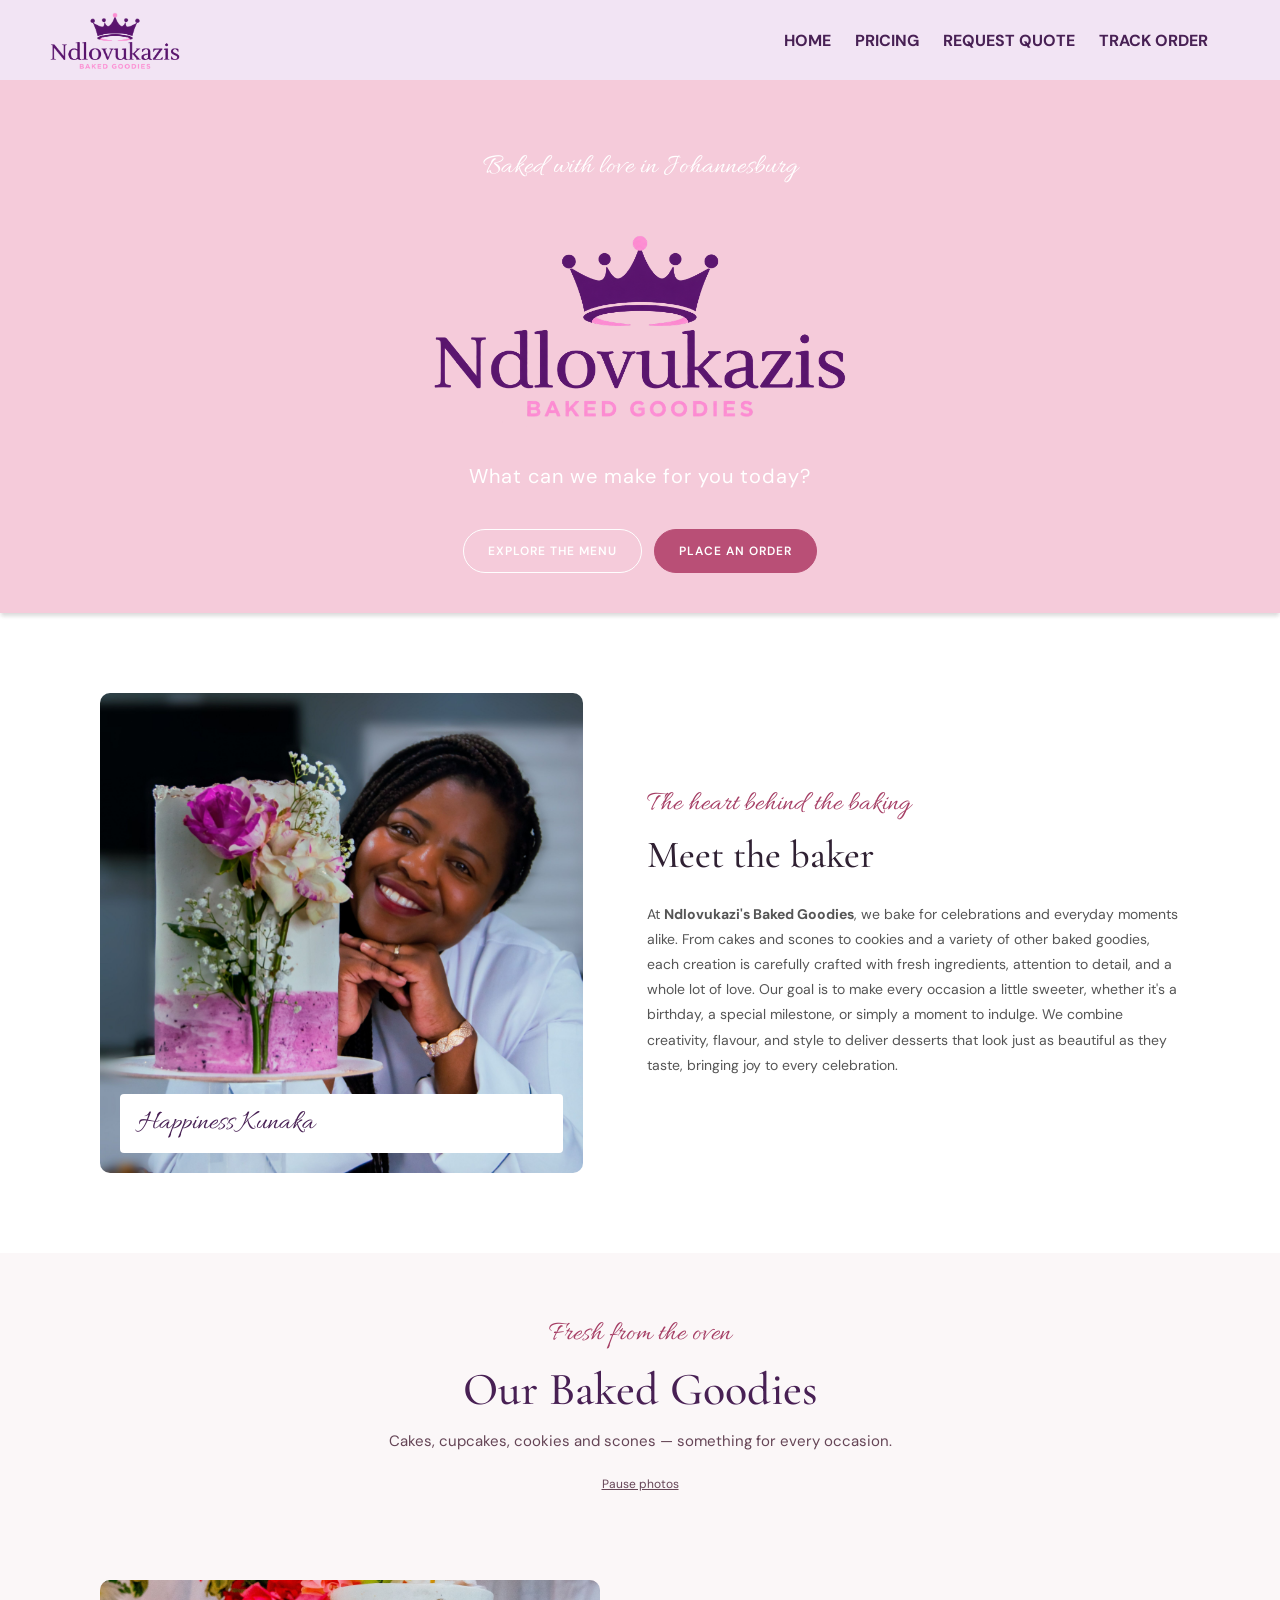
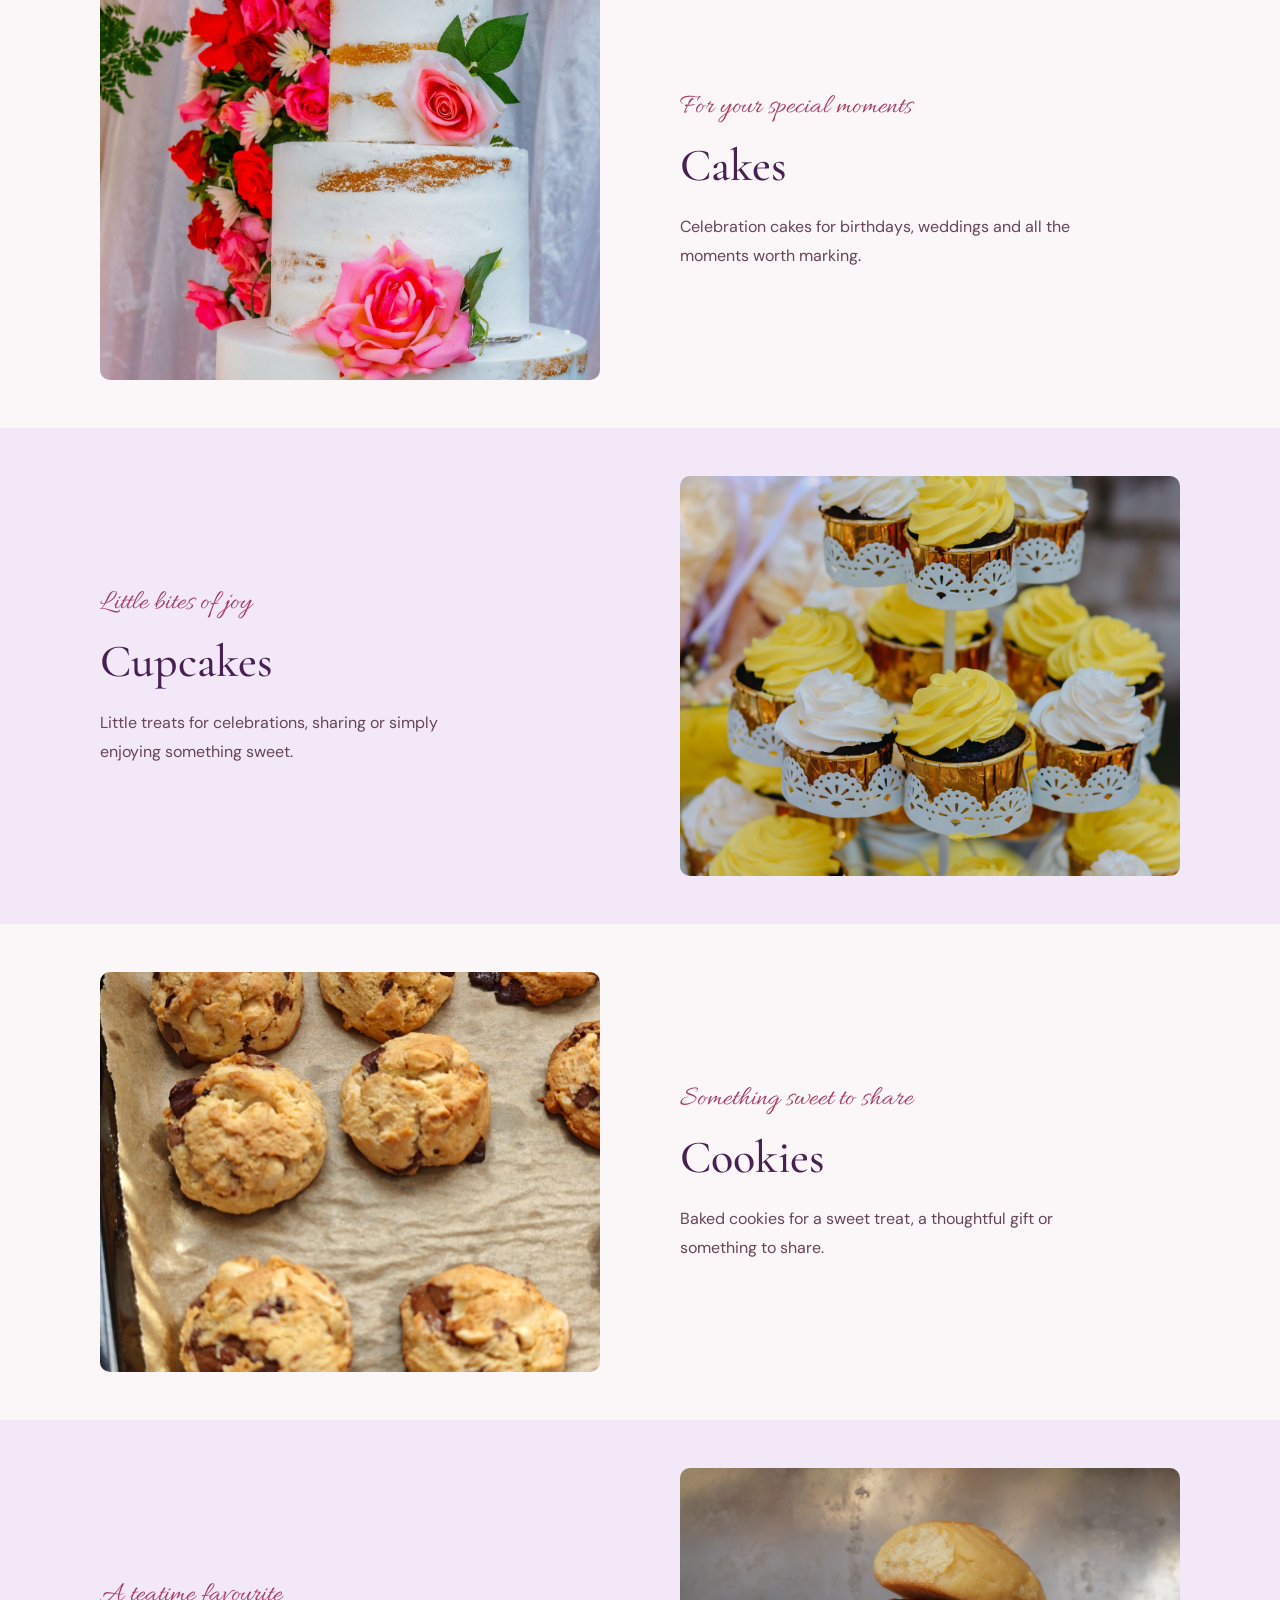
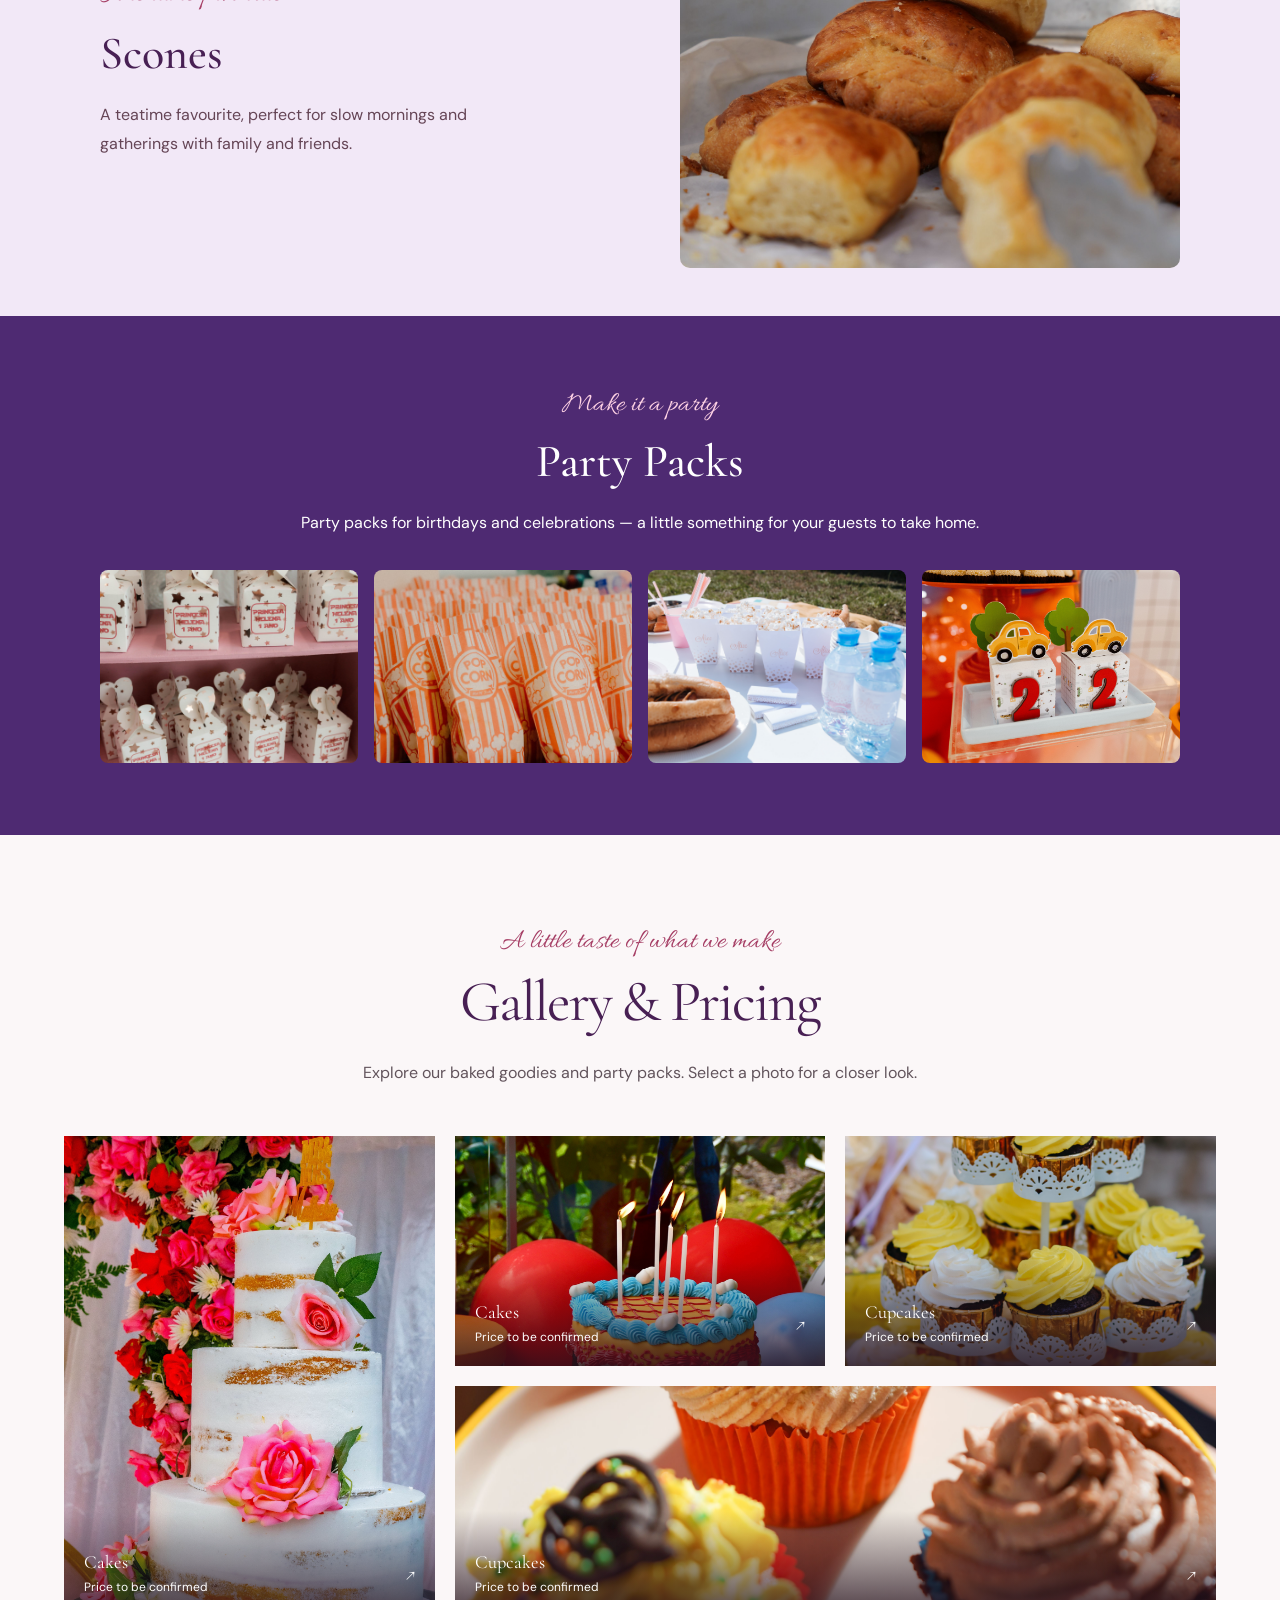
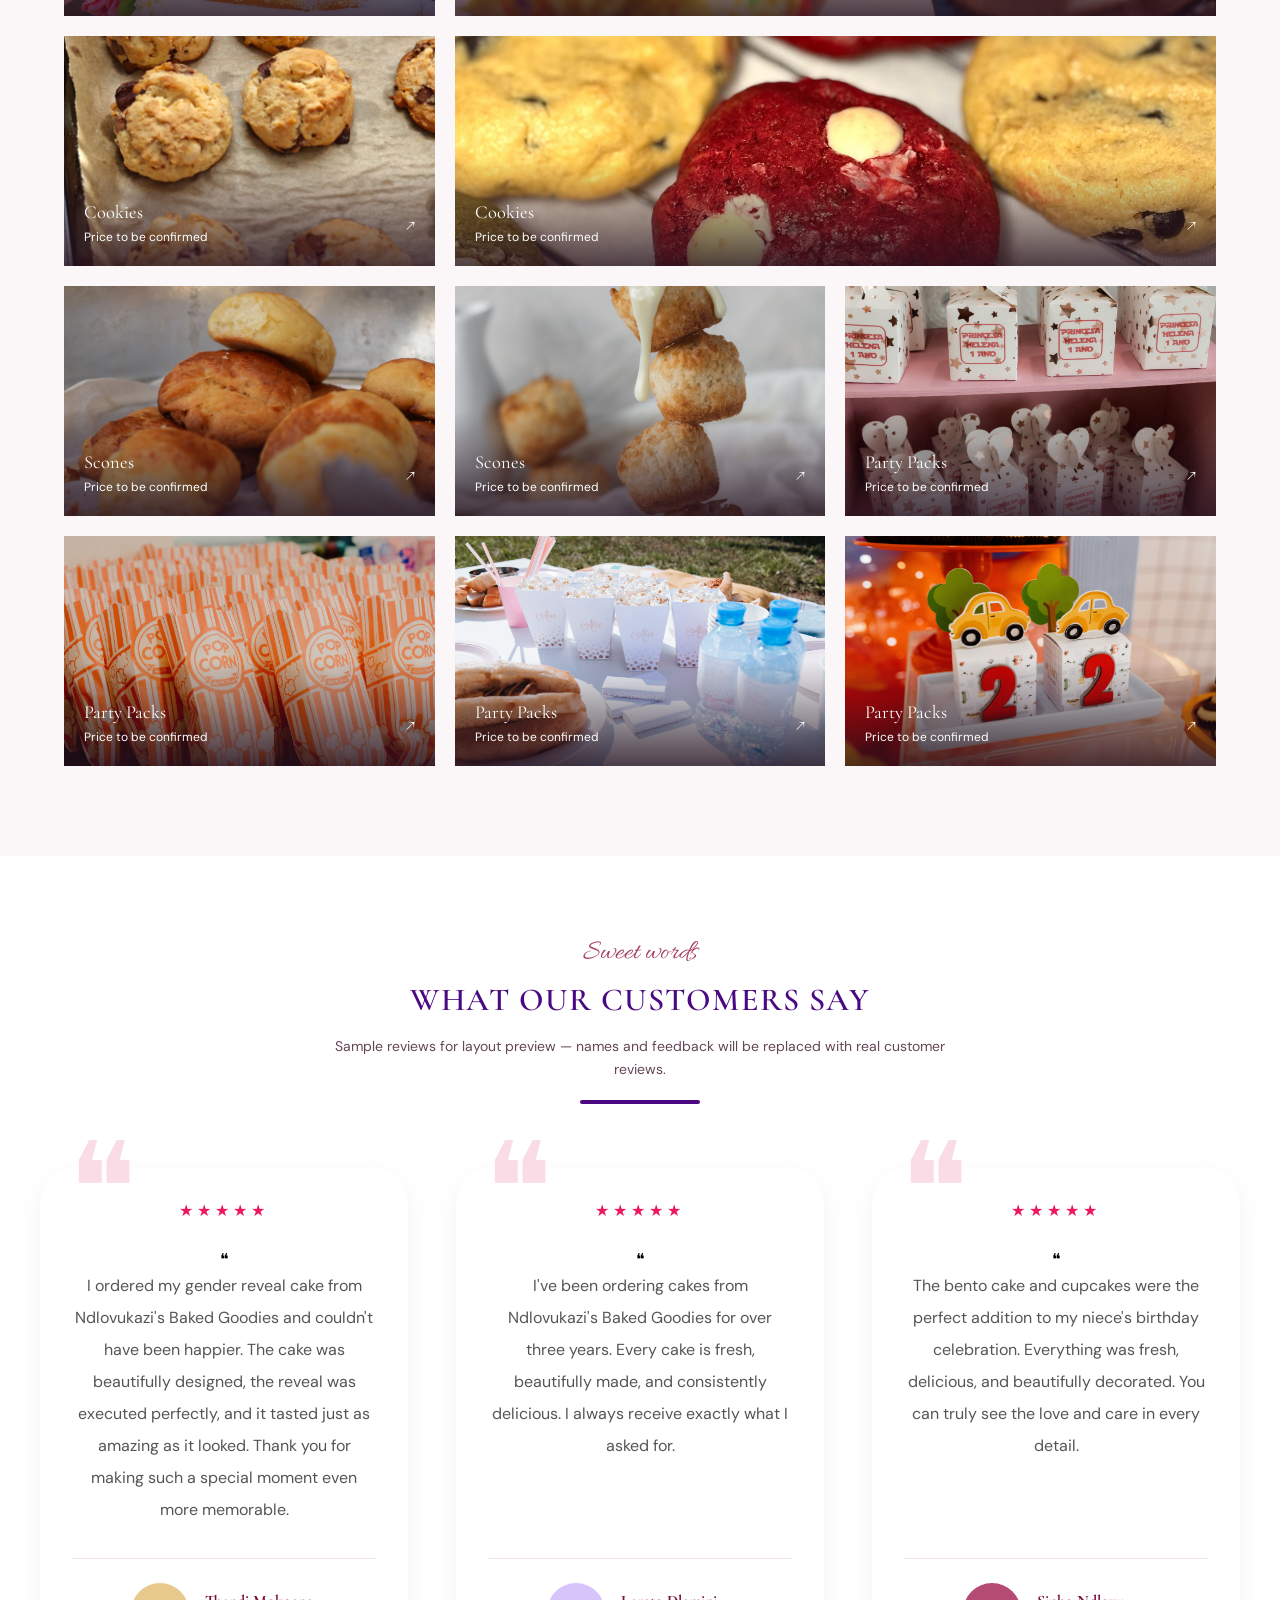
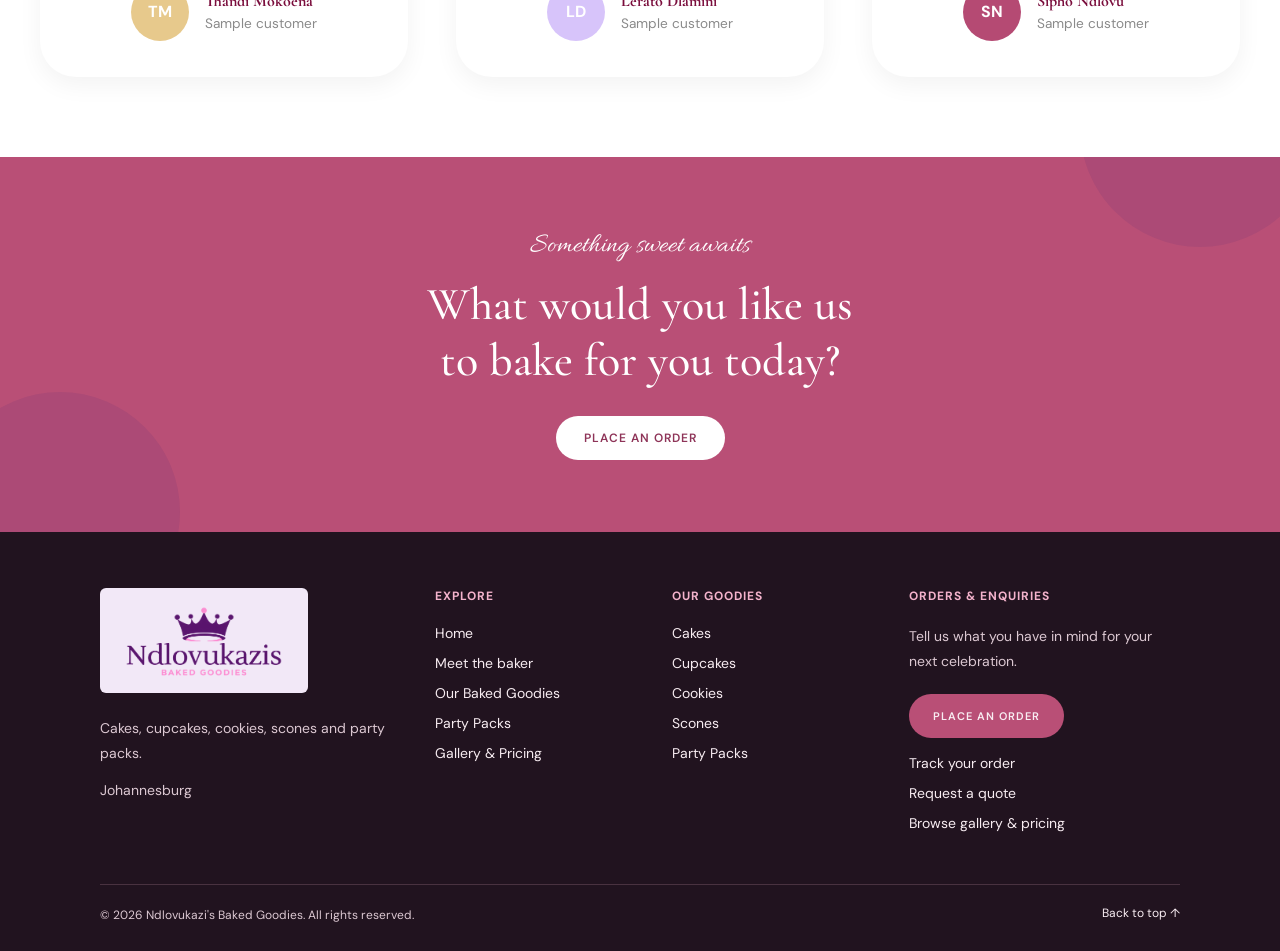
==== commit a1c21bc0: "final design commit" ====
--- a/index.html
+++ b/index.html
@@ -89,6 +89,7 @@
     <link rel="stylesheet" href="styles/base.css">
     <link rel="stylesheet" href="styles/medium.css">
     <link rel="stylesheet" href="styles/mobile.css">
+    <link rel="stylesheet" href="styles/gallery.css">
 
 </head>
     </head>
@@ -124,6 +125,7 @@
                 <source src="videos/Ndlovukazis-baked-goodies-hero.mp4" type="video/mp4">
             </video>
             <div class="hero-content">
+                <p class="section-eyebrow hero-eyebrow">Baked with love in Johannesburg</p>
                 <h1 class="brand-name hero-brand">
                     <img src="images/ndlovukazis-baked-goodies-logo.png" alt="Ndlovukazi's Baked Goodies" width="1827" height="861">
                 </h1>
@@ -143,7 +145,7 @@
       <figcaption>Happiness Kunaka</figcaption>
     </figure>
     <div class="about-profile-copy">
-      <p class="about-eyebrow">The heart behind the baking</p>
+      <p class="about-eyebrow section-eyebrow">The heart behind the baking</p>
       <h2 id="about-heading">Meet the baker</h2>
       <p class="about-text">At <strong>Ndlovukazi's Baked Goodies</strong>, we bake for celebrations and everyday moments alike. From cakes and scones to cookies and a variety of other baked goodies, each creation is carefully crafted with fresh ingredients, attention to detail, and a whole lot of love. Our goal is to make every occasion a little sweeter, whether it's a birthday, a special milestone, or simply a moment to indulge. We combine creativity, flavour, and style to deliver desserts that look just as beautiful as they taste, bringing joy to every celebration.</p>
     </div>
@@ -153,6 +155,7 @@
 <!-- Product range -->
 <section class="baked-goods" id="baked-goods" aria-labelledby="baked-goods-heading">
   <div class="baked-goods-intro">
+    <p class="section-eyebrow">Fresh from the oven</p>
     <h2 id="baked-goods-heading">Our Baked Goodies</h2>
     <p>Cakes, cupcakes, cookies and scones — something for every occasion.</p>
     <button class="product-photo-toggle" type="button" aria-pressed="false">Pause photos</button>
@@ -164,7 +167,7 @@
         <img class="product-photo-alternate" src="images/Ndlovukazis-baked-goodies-cake2.jpg" alt="" aria-hidden="true" loading="lazy">
       </div>
       <div class="product-copy">
-        <span class="product-number">01</span>
+        <p class="section-eyebrow">For your special moments</p>
         <h3 id="product-cakes">Cakes</h3>
         <p>Celebration cakes for birthdays, weddings and all the moments worth marking.</p>
       </div>
@@ -177,7 +180,7 @@
         <img class="product-photo-alternate" src="images/Ndlovukazis-baked-goodies-cupcakes2.jpg" alt="" aria-hidden="true" loading="lazy">
       </div>
       <div class="product-copy">
-        <span class="product-number">02</span>
+        <p class="section-eyebrow">Little bites of joy</p>
         <h3 id="product-cupcakes">Cupcakes</h3>
         <p>Little treats for celebrations, sharing or simply enjoying something sweet.</p>
       </div>
@@ -190,7 +193,7 @@
         <img class="product-photo-alternate" src="images/Ndlovukazis-baked-goodies-cookies2.jpg" alt="" aria-hidden="true" loading="lazy">
       </div>
       <div class="product-copy">
-        <span class="product-number">03</span>
+        <p class="section-eyebrow">Something sweet to share</p>
         <h3 id="product-cookies">Cookies</h3>
         <p>Baked cookies for a sweet treat, a thoughtful gift or something to share.</p>
       </div>
@@ -203,7 +206,7 @@
         <img class="product-photo-alternate" src="images/Ndlovukazis-baked-goodies-scones2.jpg" alt="" aria-hidden="true" loading="lazy">
       </div>
       <div class="product-copy">
-        <span class="product-number">04</span>
+        <p class="section-eyebrow">A teatime favourite</p>
         <h3 id="product-scones">Scones</h3>
         <p>A teatime favourite, perfect for slow mornings and gatherings with family and friends.</p>
       </div>
@@ -211,10 +214,99 @@
   </section>
 </section>
 
+<!-- Party packs -->
+<section class="party-packs" id="party-packs" aria-labelledby="party-packs-heading">
+  <div class="party-packs-inner">
+    <div class="party-packs-photos">
+      <img src="images/Ndlovukazis-baked-goodies-partypacks.jpg" alt="White party favour boxes with rose-gold stars" loading="lazy">
+      <img src="images/Ndlovukazis-baked-goodies-partypacks2.jpg" alt="Orange and white striped popcorn bags" loading="lazy">
+      <img src="images/Ndlovukazis-baked-goodies-partypacks3.jpg" alt="Party table with personalised popcorn boxes" loading="lazy">
+      <img src="images/Ndlovukazis-baked-goodies-partypacks4.jpg" alt="Car-themed birthday party boxes" loading="lazy">
+    </div>
+    <div class="party-packs-copy">
+      <p class="party-packs-eyebrow section-eyebrow">Make it a party</p>
+      <h2 id="party-packs-heading">Party Packs</h2>
+      <p>Party packs for birthdays and celebrations — a little something for your guests to take home.</p>
+    </div>
+  </div>
+</section>
+
+<!-- Gallery and pricing -->
+<section class="bakery-gallery" id="gallery" aria-labelledby="gallery-heading">
+  <div class="bakery-gallery-heading">
+    <p class="section-eyebrow">A little taste of what we make</p>
+    <h2 id="gallery-heading">Gallery &amp; Pricing</h2>
+    <p>Explore our baked goodies and party packs. Select a photo for a closer look.</p>
+  </div>
+  <div class="bakery-gallery-grid">
+    <button class="bakery-gallery-photo gallery-photo-1" type="button" aria-label="View cakes photo 1" data-title="Cakes" data-price="Price to be confirmed">
+      <img src="images/Ndlovukazis-baked-goodies-cake.jpg" alt="Cakes photo 1" loading="lazy">
+      <span><span>Cakes<small>Price to be confirmed</small></span><span aria-hidden="true">↗</span></span>
+    </button>
+    <button class="bakery-gallery-photo gallery-photo-2" type="button" aria-label="View cakes photo 2" data-title="Cakes" data-price="Price to be confirmed">
+      <img src="images/Ndlovukazis-baked-goodies-cake2.jpg" alt="Cakes photo 2" loading="lazy">
+      <span><span>Cakes<small>Price to be confirmed</small></span><span aria-hidden="true">↗</span></span>
+    </button>
+    <button class="bakery-gallery-photo gallery-photo-3" type="button" aria-label="View cupcakes photo 1" data-title="Cupcakes" data-price="Price to be confirmed">
+      <img src="images/Ndlovukazis-baked-goodies-cupcakes.jpg" alt="Cupcakes photo 1" loading="lazy">
+      <span><span>Cupcakes<small>Price to be confirmed</small></span><span aria-hidden="true">↗</span></span>
+    </button>
+    <button class="bakery-gallery-photo gallery-photo-4" type="button" aria-label="View cupcakes photo 2" data-title="Cupcakes" data-price="Price to be confirmed">
+      <img src="images/Ndlovukazis-baked-goodies-cupcakes2.jpg" alt="Cupcakes photo 2" loading="lazy">
+      <span><span>Cupcakes<small>Price to be confirmed</small></span><span aria-hidden="true">↗</span></span>
+    </button>
+    <button class="bakery-gallery-photo gallery-photo-5" type="button" aria-label="View cookies photo 1" data-title="Cookies" data-price="Price to be confirmed">
+      <img src="images/Ndlovukazis-baked-goodies-cookies.jpg" alt="Cookies photo 1" loading="lazy">
+      <span><span>Cookies<small>Price to be confirmed</small></span><span aria-hidden="true">↗</span></span>
+    </button>
+    <button class="bakery-gallery-photo gallery-photo-6" type="button" aria-label="View cookies photo 2" data-title="Cookies" data-price="Price to be confirmed">
+      <img src="images/Ndlovukazis-baked-goodies-cookies2.jpg" alt="Cookies photo 2" loading="lazy">
+      <span><span>Cookies<small>Price to be confirmed</small></span><span aria-hidden="true">↗</span></span>
+    </button>
+    <button class="bakery-gallery-photo gallery-photo-7" type="button" aria-label="View scones photo 1" data-title="Scones" data-price="Price to be confirmed">
+      <img src="images/Ndlovukazis-baked-goodies-scones.jpg" alt="Scones photo 1" loading="lazy">
+      <span><span>Scones<small>Price to be confirmed</small></span><span aria-hidden="true">↗</span></span>
+    </button>
+    <button class="bakery-gallery-photo gallery-photo-8" type="button" aria-label="View scones photo 2" data-title="Scones" data-price="Price to be confirmed">
+      <img src="images/Ndlovukazis-baked-goodies-scones2.jpg" alt="Scones photo 2" loading="lazy">
+      <span><span>Scones<small>Price to be confirmed</small></span><span aria-hidden="true">↗</span></span>
+    </button>
+    <button class="bakery-gallery-photo gallery-photo-9" type="button" aria-label="View party packs photo 1" data-title="Party Packs" data-price="Price to be confirmed">
+      <img src="images/Ndlovukazis-baked-goodies-partypacks.jpg" alt="Party Packs photo 1" loading="lazy">
+      <span><span>Party Packs<small>Price to be confirmed</small></span><span aria-hidden="true">↗</span></span>
+    </button>
+    <button class="bakery-gallery-photo gallery-photo-10" type="button" aria-label="View party packs photo 2" data-title="Party Packs" data-price="Price to be confirmed">
+      <img src="images/Ndlovukazis-baked-goodies-partypacks2.jpg" alt="Party Packs photo 2" loading="lazy">
+      <span><span>Party Packs<small>Price to be confirmed</small></span><span aria-hidden="true">↗</span></span>
+    </button>
+    <button class="bakery-gallery-photo gallery-photo-11" type="button" aria-label="View party packs photo 3" data-title="Party Packs" data-price="Price to be confirmed">
+      <img src="images/Ndlovukazis-baked-goodies-partypacks3.jpg" alt="Party Packs photo 3" loading="lazy">
+      <span><span>Party Packs<small>Price to be confirmed</small></span><span aria-hidden="true">↗</span></span>
+    </button>
+    <button class="bakery-gallery-photo gallery-photo-12" type="button" aria-label="View party packs photo 4" data-title="Party Packs" data-price="Price to be confirmed">
+      <img src="images/Ndlovukazis-baked-goodies-partypacks4.jpg" alt="Party Packs photo 4" loading="lazy">
+      <span><span>Party Packs<small>Price to be confirmed</small></span><span aria-hidden="true">↗</span></span>
+    </button>
+  </div>
+  <dialog class="bakery-gallery-dialog" aria-label="Gallery and pricing photo viewer">
+    <div class="bakery-gallery-viewer">
+      <button class="bakery-gallery-close" type="button" aria-label="Close gallery">×</button>
+      <img class="bakery-gallery-full-image" alt="">
+      <div class="bakery-gallery-viewer-footer">
+        <button class="bakery-gallery-prev" type="button" aria-label="Previous photo">←</button>
+        <p aria-live="polite"><span class="bakery-gallery-title"></span><small class="bakery-gallery-price"></small><small class="bakery-gallery-counter"></small></p>
+        <button class="bakery-gallery-next" type="button" aria-label="Next photo">→</button>
+      </div>
+    </div>
+  </dialog>
+</section>
+
 <!-- Testimonials -->
 <section class="testimonials">
 
+  <p class="section-eyebrow">Sweet words</p>
   <h2 class="testimonial-title">WHAT OUR CUSTOMERS SAY</h2>
+  <p class="testimonial-placeholder-note">Sample reviews for layout preview — names and feedback will be replaced with real customer reviews.</p>
   <div class="testimonial-heading__underline"></div>
 
   <div class="testimonial-grid">
@@ -235,12 +327,12 @@
     <div class="testimonial-author">
 
       <div class="testimonial-avatar">
-        TS
+        TM
       </div>
 
       <div>
-        <h4>TS Shila</h4>
-        <span>Instagram Customer</span>
+        <h4>Thandi Mokoena</h4>
+        <span>Sample customer</span>
       </div>
 
     </div>
@@ -263,12 +355,12 @@
     <div class="testimonial-author">
 
       <div class="testimonial-avatar">
-        NV
+        LD
       </div>
 
       <div>
-        <h4>NV Moekwa</h4>
-        <span>Returning Customer</span>
+        <h4>Lerato Dlamini</h4>
+        <span>Sample customer</span>
       </div>
 
     </div>
@@ -291,12 +383,12 @@
     <div class="testimonial-author">
 
       <div class="testimonial-avatar">
-        BS
+        SN
       </div>
 
       <div>
-        <h4>B Sena</h4>
-        <span>Instagram Customer</span>
+        <h4>Sipho Ndlovu</h4>
+        <span>Sample customer</span>
       </div>
 
     </div>
@@ -311,37 +403,60 @@
 
 
 
+<!-- Final call to action -->
+<section class="baking-cta" id="baking-cta" aria-labelledby="baking-cta-heading">
+  <div class="baking-cta-content">
+    <p class="section-eyebrow">Something sweet awaits</p>
+    <h2 id="baking-cta-heading">What would you like us to bake for you today?</h2>
+    <a class="baking-cta-button" href="request-quote.html">Place an Order</a>
+  </div>
+</section>
+
 </main>
 
-<footer class="footer">
-    <div class="footer__logo">
-<!-- Logo image would go here -->
-<img src="images/ndlovukazis-baked-goodies-logo.png" alt="Ndlovukazi's Baked Goodies logo">
-</div> 
-<!-- Icons -->
- <div class="footer-icons">
-  <a href="https://www.instagram.com/felicia__bakes/" target="_blank">
-    <i class="fab fa-instagram"></i>
-  </a>
-
-  <a href="https://www.tiktok.com/@felicia.bakes" target="_blank">
-    <i class="fab fa-tiktok"></i>
-  </a>
-
-  <a href="https://wa.me/27813315267" target="_blank">
-    <i class="fab fa-whatsapp"></i>
-  </a>
-
-  <a href="mailto:info@feliciabakes.co.za">
-        <i class="fa-solid fa-envelope"></i>
-    </a>
-</div>
-<p>&copy; 2026 Ndlovukazi's Baked Goodies. All rights reserved.</p>
-
+<footer class="footer bakery-footer">
+  <div class="bakery-footer-grid">
+    <div class="bakery-footer-brand">
+      <a class="bakery-footer-logo" href="index.html" aria-label="Ndlovukazi's Baked Goodies home">
+        <img src="images/ndlovukazis-baked-goodies-logo.png" alt="Ndlovukazi's Baked Goodies logo" loading="lazy">
+      </a>
+      <p>Cakes, cupcakes, cookies, scones and party packs.</p>
+      <p>Johannesburg</p>
+    </div>
+    <nav class="bakery-footer-links" aria-label="Footer navigation">
+      <h2>Explore</h2>
+      <a href="index.html">Home</a>
+      <a href="index.html#about">Meet the baker</a>
+      <a href="index.html#baked-goods">Our Baked Goodies</a>
+      <a href="index.html#party-packs">Party Packs</a>
+      <a href="index.html#gallery">Gallery &amp; Pricing</a>
+    </nav>
+    <nav class="bakery-footer-links" aria-label="Footer products">
+      <h2>Our Goodies</h2>
+      <a href="index.html#product-cakes">Cakes</a>
+      <a href="index.html#product-cupcakes">Cupcakes</a>
+      <a href="index.html#product-cookies">Cookies</a>
+      <a href="index.html#product-scones">Scones</a>
+      <a href="index.html#party-packs">Party Packs</a>
+    </nav>
+    <div class="bakery-footer-order">
+      <h2>Orders &amp; Enquiries</h2>
+      <p>Tell us what you have in mind for your next celebration.</p>
+      <a class="bakery-footer-button" href="request-quote.html">Place an Order</a>
+      <a class="bakery-footer-track" href="tracking.html">Track your order</a>
+      <a class="bakery-footer-track" href="request-quote.html">Request a quote</a>
+      <a class="bakery-footer-track" href="index.html#gallery">Browse gallery &amp; pricing</a>
+    </div>
+  </div>
+  <div class="bakery-footer-bottom">
+    <p>&copy; 2026 Ndlovukazi's Baked Goodies. All rights reserved.</p>
+    <a href="index.html">Back to top &uarr;</a>
+  </div>
 </footer>
     <script src="scripts/product-photos.js"></script>
     <script src="scripts/hamburger.js"></script>
     <script src="scripts/header-scroll.js"></script>
+    <script src="scripts/gallery.js"></script>
 
 
 </body>
--- a/styles/base.css
+++ b/styles/base.css
@@ -2432,3 +2432,217 @@
   .product-photo-alternate { animation: none; opacity: 0; }
   .product-photo-toggle { display: none; }
 }
+
+/* A separate party-pack feature inspired by the purple mockup section. */
+.party-packs {
+  background: #4e2a72;
+  padding: 72px 24px;
+  scroll-margin-top: 90px;
+}
+.party-packs-inner {
+  max-width: 1080px;
+  margin: 0 auto;
+  display: grid;
+  grid-template-columns: 1fr;
+  gap: 32px;
+}
+.party-packs-copy {
+  grid-row: 1;
+  text-align: center;
+}
+.party-packs-photos {
+  display: grid;
+  grid-template-columns: repeat(4, minmax(0, 1fr));
+  gap: 16px;
+}
+.party-packs-photos img {
+  display: block;
+  width: 100%;
+  aspect-ratio: 4 / 3;
+  object-fit: cover;
+  border-radius: 8px;
+}
+.party-packs-eyebrow {
+  font-family: 'Allura', cursive;
+  font-size: 28px;
+  color: #ffd3e5;
+  margin-bottom: 8px;
+}
+.party-packs-copy h2 {
+  color: #fff;
+  font-size: clamp(34px, 4vw, 46px);
+  font-weight: 500;
+  margin-bottom: 20px;
+}
+.party-packs-copy > p:last-child {
+  color: #fff;
+  font-size: 16px;
+  line-height: 1.8;
+}
+@media (max-width: 768px) {
+  .party-packs { padding: 48px 20px; }
+  .party-packs-inner { grid-template-columns: 1fr; gap: 32px; }
+  .party-packs-copy { grid-row: 1; }
+}
+
+@media (max-width: 1024px) {
+  .party-packs-photos { grid-template-columns: repeat(2, minmax(0, 1fr)); }
+}
+@media (max-width: 480px) {
+  .party-packs-photos { grid-template-columns: 1fr; }
+}
+
+/* Shared cursive eyebrows for every homepage section. */
+.section-eyebrow {
+  font-family: 'Allura', cursive;
+  font-size: 28px;
+  font-weight: 400;
+  line-height: 1.3;
+  color: #a53d64;
+  margin: 0 0 8px;
+}
+.hero .hero-eyebrow { color: #fff; }
+.party-packs .section-eyebrow { color: #ffd3e5; }
+.product-copy .section-eyebrow { font-family: 'Allura', cursive; font-size: 28px; line-height: 1.3; color: #a53d64; }
+.baked-goods-intro .section-eyebrow { font-size: 28px; line-height: 1.3; color: #a53d64; }
+.testimonials .testimonial-title { margin-top: 0; }
+
+.testimonial-placeholder-note {
+  max-width: 650px;
+  margin: 0 auto 20px;
+  color: #654556;
+  font-size: 14px;
+  line-height: 1.6;
+}
+
+/* Closing pink call to action, following the supplied mockup. */
+.baking-cta {
+  position: relative;
+  isolation: isolate;
+  overflow: hidden;
+  background: #b94f76;
+  padding: 72px 24px;
+  text-align: center;
+}
+.baking-cta::before,
+.baking-cta::after {
+  content: '';
+  position: absolute;
+  z-index: -1;
+  width: 240px;
+  height: 240px;
+  border-radius: 50%;
+  background: rgba(78, 42, 114, .12);
+  pointer-events: none;
+}
+.baking-cta::before { bottom: -100px; left: -60px; }
+.baking-cta::after { top: -150px; right: -40px; }
+.baking-cta-content { max-width: 600px; margin: 0 auto; }
+.baking-cta .section-eyebrow { color: #fff; }
+.baking-cta h2 {
+  color: #fff;
+  font-size: clamp(32px, 4vw, 46px);
+  line-height: 1.2;
+  font-weight: 500;
+  margin: 12px 0 28px;
+  text-wrap: balance;
+}
+.baking-cta-button {
+  display: inline-flex;
+  align-items: center;
+  justify-content: center;
+  min-height: 44px;
+  padding: 14px 28px;
+  border-radius: 999px;
+  background: #fff;
+  color: #8e3458;
+  font-size: 12px;
+  font-weight: 600;
+  letter-spacing: 1px;
+  text-transform: uppercase;
+  text-decoration: none;
+}
+.baking-cta-button:hover { background: #f2e8f7; color: #482054; }
+.baking-cta-button:focus-visible { outline: 2px solid #fff; outline-offset: 4px; }
+@media (max-width: 768px) { .baking-cta { padding: 56px 20px; } }
+
+/* Dark, grouped homepage footer based on the client mockup. */
+.footer.bakery-footer {
+  display: block;
+  background: #21131f;
+  color: #f8edf2;
+  padding: 56px 24px 24px;
+  text-align: left;
+}
+.bakery-footer-grid {
+  display: grid;
+  grid-template-columns: 1.2fr .8fr 1fr;
+  gap: 64px;
+  max-width: 1080px;
+  margin: 0 auto;
+}
+.bakery-footer-logo {
+  display: inline-block;
+  padding: 10px 14px;
+  background: #f2e8f7;
+  border-radius: 6px;
+  margin-bottom: 18px;
+}
+.bakery-footer-logo img { display: block; width: 180px; height: auto; }
+.bakery-footer h2 {
+  font-family: 'DM Sans', Arial, sans-serif;
+  font-size: 12px;
+  letter-spacing: 1px;
+  text-transform: uppercase;
+  color: #f4b3cc;
+  margin: 0 0 20px;
+}
+.bakery-footer p { color: #dcc8d2; font-size: 14px; line-height: 1.8; margin: 0 0 12px; }
+.bakery-footer-links { display: flex; flex-direction: column; align-items: flex-start; gap: 12px; }
+.bakery-footer-links h2 { margin-bottom: 8px; }
+.bakery-footer a { color: #f8edf2; text-decoration: none; font-size: 14px; }
+.bakery-footer a:hover { text-decoration: underline; }
+.bakery-footer a:focus-visible { outline: 2px solid #f4b3cc; outline-offset: 4px; }
+.bakery-footer .bakery-footer-button {
+  display: inline-flex;
+  align-items: center;
+  justify-content: center;
+  min-height: 44px;
+  background: #b94f76;
+  padding: 12px 24px;
+  border-radius: 999px;
+  font-size: 11px;
+  font-weight: 600;
+  letter-spacing: 1px;
+  text-transform: uppercase;
+  margin: 8px 0 16px;
+}
+.bakery-footer-track { display: block; }
+.bakery-footer-bottom {
+  max-width: 1080px;
+  margin: 40px auto 0;
+  padding-top: 20px;
+  border-top: 1px solid #493240;
+  display: flex;
+  justify-content: space-between;
+  gap: 20px;
+}
+.bakery-footer-bottom p, .bakery-footer-bottom a { font-size: 12px; margin: 0; }
+@media (max-width: 768px) {
+  .bakery-footer-grid { grid-template-columns: 1fr; gap: 32px; }
+  .bakery-footer-bottom { flex-direction: column; gap: 12px; }
+}
+
+/* Fuller four-column footer, following the mockup's grouped links. */
+.bakery-footer-grid {
+  grid-template-columns: 1.2fr .8fr .8fr 1.1fr;
+  gap: 40px;
+}
+.bakery-footer-track { margin-bottom: 12px; }
+@media (min-width: 769px) and (max-width: 1024px) {
+  .bakery-footer-grid { grid-template-columns: repeat(2, minmax(0, 1fr)); gap: 36px; }
+}
+@media (max-width: 768px) {
+  .bakery-footer-grid { grid-template-columns: repeat(2, minmax(0, 1fr)); gap: 32px 24px; }
+  .bakery-footer-brand, .bakery-footer-order { grid-column: 1 / -1; }
+}
--- a/styles/gallery.css
+++ b/styles/gallery.css
@@ -0,0 +1,56 @@
+.bakery-gallery { padding: clamp(4rem, 7vw, 6.5rem) clamp(1.25rem, 5vw, 5rem); background: #fbf7f8; scroll-margin-top: 2rem; }
+.bakery-gallery-heading { max-width: 700px; margin: 0 auto 3rem; text-align: center; }
+.bakery-gallery-heading h2 { font: 400 clamp(2.3rem, 4.5vw, 4rem)/1.15 'Cormorant Garamond', Georgia, serif; letter-spacing: -.035em; margin: 0 0 1.5rem; text-wrap: balance; }
+.bakery-gallery-heading > p:last-child { color: #62545c; line-height: 1.8; }
+.bakery-gallery-grid { display: grid; grid-template-columns: repeat(3, minmax(0, 1fr)); grid-auto-rows: 230px; gap: 1.25rem; max-width: 1200px; margin: auto; }
+.bakery-gallery-photo { position: relative; min-width: 0; border: 0; padding: 0; overflow: hidden; cursor: pointer; background: #482054; }
+.gallery-photo-1 { grid-row: span 2; }
+.gallery-photo-4, .gallery-photo-6 { grid-column: span 2; }
+.bakery-gallery-photo img { width: 100%; height: 100%; display: block; object-fit: cover; transition: transform .6s ease; }
+.bakery-gallery-photo:hover img { transform: scale(1.04); }
+.bakery-gallery-photo > span { position: absolute; inset: auto 0 0; display: flex; align-items: center; justify-content: space-between; padding: 2.5rem 1.25rem 1.25rem; color: #fff; background: linear-gradient(transparent,rgba(35,16,29,.8)); font: 400 1.15rem 'Cormorant Garamond', Georgia, serif; text-align: left; }
+.bakery-gallery button:focus-visible { outline: 3px solid #a53d64; outline-offset: 4px; }
+.bakery-gallery-dialog { width: min(1000px, calc(100% - 2rem)); max-height: calc(100dvh - 2rem); padding: 0; border: 0; background: #fbf7f8; color: #482054; overflow: auto; }
+.bakery-gallery-dialog::backdrop { background: rgba(26,12,22,.88); }
+.bakery-gallery-viewer { position: relative; }
+.bakery-gallery-viewer > img { width: 100%; height: min(68dvh, 650px); display: block; object-fit: contain; background: #23101d; }
+.bakery-gallery-close { position: absolute; right: 12px; top: 12px; width: 44px; height: 44px; border: 0; border-radius: 50%; background: #fbf7f8; color: #482054; font-size: 1.75rem; cursor: pointer; }
+.bakery-gallery-viewer-footer { display: flex; justify-content: space-between; align-items: center; gap: 1rem; padding: 1rem; }
+.bakery-gallery-viewer-footer p { margin: 0; font: 400 1.15rem 'Cormorant Garamond', Georgia, serif; text-align: center; }
+.bakery-gallery-viewer-footer small { display: block; font: .75rem Arial,sans-serif; margin-top: .6rem; }
+.bakery-gallery-viewer-footer button { flex-shrink: 0; width: 44px; height: 44px; border: 1px solid #a53d64; background: transparent; color: #482054; font-size: 1.4rem; cursor: pointer; }
+@media (max-width: 850px) {
+  .bakery-gallery-grid { grid-template-columns: repeat(2, minmax(0, 1fr)); grid-auto-rows: 220px; }
+  .gallery-photo-1 { grid-row: span 1; }
+  .gallery-photo-4, .gallery-photo-6 { grid-column: span 1; }
+}
+@media (max-width: 500px) {
+  .bakery-gallery-grid { grid-template-columns: 1fr; grid-auto-rows: 260px; gap: 1rem; }
+  .bakery-gallery-viewer-footer p { font-size: 1rem; }
+}
+@media (prefers-reduced-motion: reduce) { .bakery-gallery-photo img { transition: none; } }
+
+.gallery-photo-11 { grid-column: span 1; }
+@media (max-width: 500px) { .gallery-photo-11 { grid-column: span 1; } }
+
+@media (max-width: 700px) {
+ .bakery-gallery-grid { grid-auto-rows: 180px; gap: .75rem; }
+ .bakery-gallery-viewer > img { height: min(52dvh, 420px); }
+ .bakery-gallery-photo:active img { transform: scale(1.03); }
+}
+@media (max-width: 500px) { .bakery-gallery-grid { grid-template-columns: repeat(2, minmax(0, 1fr)); grid-auto-rows: 165px; } .bakery-gallery-photo > span { font-size: .85rem; padding: 2rem .65rem .65rem; } }
+@media (prefers-reduced-motion: reduce) { .bakery-gallery-photo:active img { transform: none; } }
+
+/* Compact three-column mobile gallery; captions remain in the full viewer. */
+@media (max-width: 700px) {
+ .bakery-gallery-grid { grid-template-columns: repeat(3, minmax(0, 1fr)); grid-auto-rows: auto; gap: 6px; }
+ .bakery-gallery-grid .bakery-gallery-photo { grid-column: auto; grid-row: auto; aspect-ratio: 1; }
+ .bakery-gallery-photo > span { display: none; }
+ .bakery-gallery-photo img { height: 100%; }
+}
+
+.bakery-gallery { scroll-margin-top: 80px; }
+.bakery-gallery-photo > span > span:first-child { min-width: 0; }
+.bakery-gallery-photo small { display: block; font: 400 12px/1.5 'DM Sans', Arial, sans-serif; margin-top: 5px; }
+.bakery-gallery-heading h2 { color: #482054; }
+.bakery-gallery-dialog { position: fixed; inset: 0; margin: auto; z-index: 2000; }
